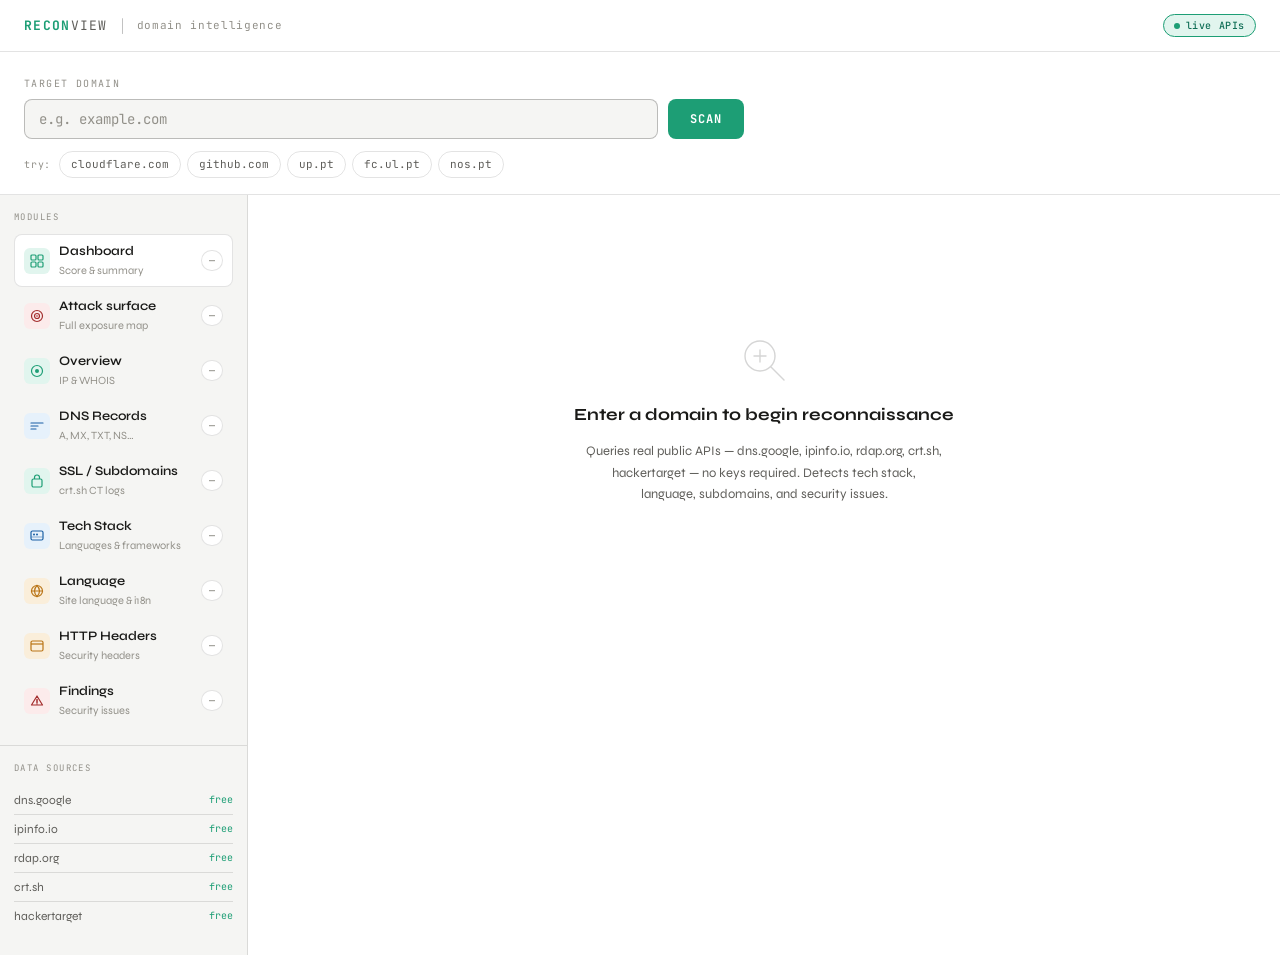
==== index.html @ 98ddb449 "teste" ====
<!DOCTYPE html>
<html lang="en">
<head>
  <meta charset="UTF-8"/>
  <meta name="viewport" content="width=device-width, initial-scale=1.0"/>
  <title>ReconView — Domain OSINT Checker</title>
  <link rel="preconnect" href="https://fonts.googleapis.com"/>
  <link href="https://fonts.googleapis.com/css2?family=JetBrains+Mono:wght@400;500;700&family=Syne:wght@400;600;700;800&display=swap" rel="stylesheet"/>
  <link rel="stylesheet" href="style.css"/>
  <style>
    /* ── Dashboard ────────────────────────────────── */
    .dashboard-grid {
      display: grid;
      grid-template-columns: 180px 1fr 1fr;
      grid-template-rows: auto auto;
      gap: 12px;
    }
    .db-full-width { grid-column: 1 / -1; }
    .db-card {
      background: var(--c-bg);
      border: 0.5px solid var(--c-border);
      border-radius: var(--r-lg);
      padding: 16px;
    }
    .db-score-card {
      display: flex; flex-direction: column;
      align-items: center; justify-content: center;
      gap: 8px; text-align: center;
    }
    .db-score-label { font-size: 11px; color: var(--c-hint); text-transform: uppercase; letter-spacing: 0.1em; font-family: var(--font-mono); }
    .db-score-sub   { font-family: var(--font-mono); font-size: 12px; color: var(--c-muted); }
    .db-card-title  { font-size: 11px; font-weight: 600; color: var(--c-hint); text-transform: uppercase; letter-spacing: 0.1em; margin-bottom: 10px; font-family: var(--font-mono); }
    .db-finding-bars { display: flex; flex-direction: column; gap: 10px; }
    .db-bar-row  { display: flex; align-items: center; gap: 10px; }
    .db-bar-label{ font-family: var(--font-mono); font-size: 10px; color: var(--c-hint); width: 52px; flex-shrink: 0; }
    .db-bar-track{ flex: 1; height: 6px; background: var(--c-border); border-radius: 3px; overflow: hidden; }
    .db-bar-fill { height: 100%; border-radius: 3px; transition: width 0.6s ease; }
    .db-bar-count{ font-family: var(--font-mono); font-size: 13px; font-weight: 700; width: 24px; text-align: right; flex-shrink: 0; }
    .db-top-finding { display: flex; align-items: flex-start; gap: 8px; padding: 6px 0; border-top: 0.5px solid var(--c-border); }
    .db-recs { display: flex; flex-direction: column; gap: 8px; }
    .db-rec-item { display: flex; align-items: flex-start; gap: 12px; padding: 10px 12px; background: var(--c-surface); border-radius: 8px; }
    .db-rec-num  { width: 22px; height: 22px; border-radius: 50%; background: var(--c-bg); border: 0.5px solid var(--c-border); display: flex; align-items: center; justify-content: center; font-family: var(--font-mono); font-size: 11px; font-weight: 700; color: var(--c-muted); flex-shrink: 0; margin-top: 1px; }
    .db-rec-title  { font-size: 13px; font-weight: 600; color: var(--c-text); }
    .db-rec-detail { font-size: 12px; color: var(--c-muted); margin-top: 3px; line-height: 1.55; }

    /* ── Attack Surface Map ───────────────────────── */
    .atk-map { display: flex; flex-direction: column; gap: 0; }
    .atk-root { display: flex; justify-content: center; padding: 20px 0 0; margin-bottom: 0; }
    .atk-root-inner {
      padding: 14px 24px; background: var(--c-bg);
      border: 1.5px solid var(--accent); border-radius: var(--r-lg);
      text-align: center; min-width: 200px;
      position: relative;
    }
    .atk-root-inner::after {
      content: ''; position: absolute; left: 50%; bottom: -20px;
      width: 1px; height: 20px; background: var(--c-border-em);
    }
    .atk-sections { display: flex; flex-direction: column; gap: 0; padding-top: 20px; border-left: 1px solid var(--c-border); margin-left: 24px; padding-left: 24px; }
    .atk-section { padding: 12px 0; border-bottom: 0.5px solid var(--c-border); }
    .atk-section:last-child { border-bottom: none; }
    .atk-section-head { display: flex; align-items: center; gap: 10px; margin-bottom: 8px; }
    .atk-section-title { font-size: 12px; font-weight: 600; color: var(--c-text); }
    .atk-items { display: flex; flex-wrap: wrap; gap: 0; }

    /* ── Metrics 6-col ────────────────────────────── */
    .metrics-row-6 { display: grid; grid-template-columns: repeat(6, 1fr); gap: 10px; margin-bottom: 20px; }

    @media (max-width: 1000px) { .dashboard-grid { grid-template-columns: 1fr 1fr; } .db-score-card { grid-column: 1 / -1; flex-direction: row; gap: 20px; } }
    @media (max-width: 640px)  { .dashboard-grid { grid-template-columns: 1fr; } .db-score-card { flex-direction: column; } .metrics-row-6 { grid-template-columns: repeat(3,1fr); } }
  </style>
</head>
<body>

<header class="topbar">
  <div class="logo">RECON<span>VIEW</span></div>
  <div class="topbar-sep"></div>
  <span class="topbar-label">domain intelligence</span>
  <div class="badge-live"><div class="dot-live"></div>live APIs</div>
</header>

<section class="search-section">
  <div class="search-label">target domain</div>
  <div class="search-row">
    <input class="search-input" type="text" id="domainInput" placeholder="e.g. example.com" autocomplete="off" autocapitalize="none" spellcheck="false"/>
    <button class="btn-scan" id="scanBtn" onclick="startScan()">SCAN</button>
  </div>
  <div class="scan-tags">
    <span class="scan-tags-label">try:</span>
    <div class="tag" onclick="quickScan('cloudflare.com')">cloudflare.com</div>
    <div class="tag" onclick="quickScan('github.com')">github.com</div>
    <div class="tag" onclick="quickScan('up.pt')">up.pt</div>
    <div class="tag" onclick="quickScan('fc.ul.pt')">fc.ul.pt</div>
    <div class="tag" onclick="quickScan('nos.pt')">nos.pt</div>
  </div>
</section>

<div class="main-grid">
  <aside class="sidebar">
    <div class="sidebar-section">
      <div class="sidebar-title">modules</div>

      <div class="module-item active" id="mod-dashboard" onclick="gotoTab('dashboard')">
        <div class="module-icon green">
          <svg width="14" height="14" viewBox="0 0 14 14" fill="none"><rect x="1" y="1" width="5" height="5" rx="1" stroke="#1D9E75" stroke-width="1.2"/><rect x="8" y="1" width="5" height="5" rx="1" stroke="#1D9E75" stroke-width="1.2"/><rect x="1" y="8" width="5" height="5" rx="1" stroke="#1D9E75" stroke-width="1.2"/><rect x="8" y="8" width="5" height="5" rx="1" stroke="#1D9E75" stroke-width="1.2"/></svg>
        </div>
        <div><div class="module-name">Dashboard</div><div class="module-desc">Score &amp; summary</div></div>
        <div class="module-status s-idle" id="badge-dashboard">—</div>
      </div>

      <div class="module-item" id="mod-attack" onclick="gotoTab('attack')">
        <div class="module-icon red">
          <svg width="14" height="14" viewBox="0 0 14 14" fill="none"><circle cx="7" cy="7" r="5.5" stroke="#A32D2D" stroke-width="1.2"/><circle cx="7" cy="7" r="2.5" stroke="#A32D2D" stroke-width="1.2"/><circle cx="7" cy="7" r="0.8" fill="#A32D2D"/></svg>
        </div>
        <div><div class="module-name">Attack surface</div><div class="module-desc">Full exposure map</div></div>
        <div class="module-status s-idle" id="badge-attack">—</div>
      </div>

      <div class="module-item" id="mod-overview" onclick="gotoTab('overview')">
        <div class="module-icon green">
          <svg width="14" height="14" viewBox="0 0 14 14" fill="none"><circle cx="7" cy="7" r="5.5" stroke="#1D9E75" stroke-width="1.2"/><circle cx="7" cy="7" r="2" fill="#1D9E75"/></svg>
        </div>
        <div><div class="module-name">Overview</div><div class="module-desc">IP &amp; WHOIS</div></div>
        <div class="module-status s-idle" id="badge-overview">—</div>
      </div>

      <div class="module-item" id="mod-dns" onclick="gotoTab('dns')">
        <div class="module-icon blue">
          <svg width="14" height="14" viewBox="0 0 14 14" fill="none"><path d="M1 4h12M1 7h7M1 10h5" stroke="#185FA5" stroke-width="1.2" stroke-linecap="round"/></svg>
        </div>
        <div><div class="module-name">DNS Records</div><div class="module-desc">A, MX, TXT, NS…</div></div>
        <div class="module-status s-idle" id="badge-dns">—</div>
      </div>

      <div class="module-item" id="mod-ssl" onclick="gotoTab('ssl')">
        <div class="module-icon green">
          <svg width="14" height="14" viewBox="0 0 14 14" fill="none"><rect x="2" y="5" width="10" height="8" rx="1.5" stroke="#1D9E75" stroke-width="1.2"/><path d="M4.5 5V3.5a2.5 2.5 0 015 0V5" stroke="#1D9E75" stroke-width="1.2"/></svg>
        </div>
        <div><div class="module-name">SSL / Subdomains</div><div class="module-desc">crt.sh CT logs</div></div>
        <div class="module-status s-idle" id="badge-ssl">—</div>
      </div>

      <div class="module-item" id="mod-web" onclick="gotoTab('web')">
        <div class="module-icon blue">
          <svg width="14" height="14" viewBox="0 0 14 14" fill="none"><rect x="1" y="2" width="12" height="9" rx="1.5" stroke="#185FA5" stroke-width="1.2"/><circle cx="4" cy="5.5" r="1" fill="#185FA5"/><circle cx="7" cy="5.5" r="1" fill="#185FA5"/><path d="M2 8h10" stroke="#185FA5" stroke-width="1" stroke-linecap="round" opacity="0.5"/></svg>
        </div>
        <div><div class="module-name">Tech Stack</div><div class="module-desc">Languages &amp; frameworks</div></div>
        <div class="module-status s-idle" id="badge-web">—</div>
      </div>

      <div class="module-item" id="mod-lang" onclick="gotoTab('lang')">
        <div class="module-icon amber">
          <svg width="14" height="14" viewBox="0 0 14 14" fill="none"><circle cx="7" cy="7" r="5.5" stroke="#BA7517" stroke-width="1.2"/><path d="M7 1.5C5.5 3 4.5 5 4.5 7s1 4 2.5 5.5" stroke="#BA7517" stroke-width="1.2" stroke-linecap="round"/><path d="M7 1.5C8.5 3 9.5 5 9.5 7s-1 4-2.5 5.5" stroke="#BA7517" stroke-width="1.2" stroke-linecap="round"/><path d="M1.5 7h11" stroke="#BA7517" stroke-width="1.2" stroke-linecap="round"/></svg>
        </div>
        <div><div class="module-name">Language</div><div class="module-desc">Site language &amp; i18n</div></div>
        <div class="module-status s-idle" id="badge-lang">—</div>
      </div>

      <div class="module-item" id="mod-headers" onclick="gotoTab('headers')">
        <div class="module-icon amber">
          <svg width="14" height="14" viewBox="0 0 14 14" fill="none"><rect x="1" y="2" width="12" height="10" rx="1.5" stroke="#BA7517" stroke-width="1.2"/><path d="M1 5h12" stroke="#BA7517" stroke-width="1.2"/></svg>
        </div>
        <div><div class="module-name">HTTP Headers</div><div class="module-desc">Security headers</div></div>
        <div class="module-status s-idle" id="badge-headers">—</div>
      </div>

      <div class="module-item" id="mod-findings" onclick="gotoTab('findings')">
        <div class="module-icon red">
          <svg width="14" height="14" viewBox="0 0 14 14" fill="none"><path d="M7 2L12.5 11H1.5L7 2Z" stroke="#A32D2D" stroke-width="1.2" stroke-linejoin="round"/><path d="M7 5.5v3M7 10h.01" stroke="#A32D2D" stroke-width="1.5" stroke-linecap="round"/></svg>
        </div>
        <div><div class="module-name">Findings</div><div class="module-desc">Security issues</div></div>
        <div class="module-status s-idle" id="badge-findings">—</div>
      </div>
    </div>

    <div style="padding:0 14px">
      <div class="sidebar-title">data sources</div>
      <div class="source-row"><span>dns.google</span>   <span class="source-tag">free</span></div>
      <div class="source-row"><span>ipinfo.io</span>    <span class="source-tag">free</span></div>
      <div class="source-row"><span>rdap.org</span>     <span class="source-tag">free</span></div>
      <div class="source-row"><span>crt.sh</span>       <span class="source-tag">free</span></div>
      <div class="source-row"><span>hackertarget</span> <span class="source-tag">free</span></div>
    </div>
  </aside>

  <main class="content" id="mainContent">

    <!-- Empty -->
    <div id="state-empty" class="empty-state">
      <svg class="empty-icon" width="56" height="56" viewBox="0 0 56 56" fill="none">
        <circle cx="24" cy="24" r="15" stroke="currentColor" stroke-width="1.4"/>
        <path d="M35 35l13 13" stroke="currentColor" stroke-width="1.4" stroke-linecap="round"/>
        <path d="M18 24h12M24 18v12" stroke="currentColor" stroke-width="1.4" stroke-linecap="round"/>
      </svg>
      <div class="empty-title">Enter a domain to begin reconnaissance</div>
      <div class="empty-sub">Queries real public APIs — dns.google, ipinfo.io, rdap.org, crt.sh, hackertarget — no keys required. Detects tech stack, language, subdomains, and security issues.</div>
    </div>

    <!-- Scanning -->
    <div id="state-scanning" style="display:none">
      <div class="scan-log">
        <div class="scan-log-title">// scanning <span id="log-domain"></span></div>
        <div id="log-lines"></div>
      </div>
    </div>

    <!-- Results -->
    <div id="state-results" style="display:none">

      <div class="target-header">
        <div class="target-icon">
          <svg width="22" height="22" viewBox="0 0 22 22" fill="none"><rect x="1" y="2" width="20" height="14" rx="2" stroke="currentColor" stroke-width="1.3" opacity="0.5"/><path d="M7 20h8M11 16v4" stroke="currentColor" stroke-width="1.3" stroke-linecap="round" opacity="0.5"/></svg>
        </div>
        <div>
          <div class="target-domain" id="r-domain"></div>
          <div class="target-meta"  id="r-meta"></div>
        </div>
        <div class="risk-badge" id="r-risk-badge"></div>
      </div>

      <!-- 6 metric cards -->
      <div class="metrics-row-6">
        <div class="metric-card"><div class="metric-label">DNS Records</div><div class="metric-value" id="m-dns">—</div><div class="metric-sub">all types</div></div>
        <div class="metric-card"><div class="metric-label">Subdomains</div><div class="metric-value" id="m-subs">—</div><div class="metric-sub">from crt.sh</div></div>
        <div class="metric-card"><div class="metric-label">Tech Stack</div><div class="metric-value" id="m-stack">—</div><div class="metric-sub" id="m-stack-sub">technologies</div></div>
        <div class="metric-card"><div class="metric-label">Languages</div><div class="metric-value" id="m-lang">—</div><div class="metric-sub" id="m-lang-sub">detected</div></div>
        <div class="metric-card"><div class="metric-label">Sec. Headers</div><div class="metric-value" id="m-headers">—</div><div class="metric-sub">present / 7</div></div>
        <div class="metric-card"><div class="metric-label">Findings</div><div class="metric-value" id="m-findings">—</div><div class="metric-sub" id="m-findings-sub">issues</div></div>
      </div>

      <!-- Tabs -->
      <nav class="tabs">
        <button class="tab active" onclick="switchTab('dashboard',this)">Dashboard</button>
        <button class="tab"        onclick="switchTab('attack',this)">Attack surface</button>
        <button class="tab"        onclick="switchTab('overview',this)">Overview</button>
        <button class="tab"        onclick="switchTab('dns',this)">DNS</button>
        <button class="tab"        onclick="switchTab('ssl',this)">SSL / Subdomains</button>
        <button class="tab"        onclick="switchTab('web',this)">Tech Stack</button>
        <button class="tab"        onclick="switchTab('lang',this)">Language</button>
        <button class="tab"        onclick="switchTab('headers',this)">Headers</button>
        <button class="tab"        onclick="switchTab('findings',this)">Findings</button>
      </nav>

      <!-- DASHBOARD -->
      <div id="tab-dashboard" class="tab-panel active">
        <div id="dashboard-wrap"></div>
      </div>

      <!-- ATTACK SURFACE -->
      <div id="tab-attack" class="tab-panel">
        <div class="section-card">
          <div class="section-head">
            <div class="section-head-title">Attack surface map</div>
            <div class="section-head-badge">full exposure</div>
          </div>
          <div class="section-body">
            <div id="attack-wrap"></div>
          </div>
        </div>
      </div>

      <!-- OVERVIEW -->
      <div id="tab-overview" class="tab-panel">
        <div class="section-card">
          <div class="section-head"><div class="section-head-title">IP &amp; network information</div><div class="section-head-badge">ipinfo.io</div></div>
          <div class="section-body"><table class="meta-table" id="tbl-ip"></table></div>
        </div>
        <div class="section-card">
          <div class="section-head"><div class="section-head-title">Domain registration (WHOIS / RDAP)</div><div class="section-head-badge">rdap.org</div></div>
          <div class="section-body"><table class="meta-table" id="tbl-whois"></table></div>
        </div>
      </div>

      <!-- DNS -->
      <div id="tab-dns" class="tab-panel">
        <div class="section-card">
          <div class="section-head"><div class="section-head-title">DNS records</div><div class="section-head-badge">dns.google</div></div>
          <div class="section-body"><div class="dns-grid" id="dns-grid"></div></div>
        </div>
        <div class="section-card">
          <div class="section-head"><div class="section-head-title">Email security analysis</div></div>
          <div class="section-body"><table class="meta-table" id="tbl-email-sec"></table></div>
        </div>
      </div>

      <!-- SSL / SUBDOMAINS -->
      <div id="tab-ssl" class="tab-panel">
        <div class="section-card">
          <div class="section-head"><div class="section-head-title">Certificate Transparency — discovered subdomains</div><div class="section-head-badge">crt.sh</div></div>
          <div class="section-body">
            <div id="cert-list-wrap"></div>
            <p class="source-note">Source: certificate transparency logs. Every subdomain that ever had an SSL certificate issued is permanently recorded here. Hover any row for context.</p>
          </div>
        </div>
      </div>

      <!-- TECH STACK -->
      <div id="tab-web" class="tab-panel">
        <div class="section-card">
          <div class="section-head"><div class="section-head-title">Detected technology stack</div><div class="section-head-badge">headers + page source</div></div>
          <div class="section-body">
            <div id="stack-wrap"></div>
            <p class="source-note">Detected from HTTP response headers and page source. Hover any chip to see the exact evidence string that triggered detection.</p>
          </div>
        </div>
      </div>

      <!-- LANGUAGE -->
      <div id="tab-lang" class="tab-panel">
        <div class="section-card">
          <div class="section-head"><div class="section-head-title">Site language &amp; internationalisation</div><div class="section-head-badge">hreflang + headers</div></div>
          <div class="section-body"><div id="lang-wrap"></div></div>
        </div>
      </div>

      <!-- HEADERS -->
      <div id="tab-headers" class="tab-panel">
        <div class="section-card">
          <div class="section-head"><div class="section-head-title">HTTP response headers</div><div class="section-head-badge">hackertarget.com</div></div>
          <div class="section-body"><div id="headers-wrap"></div></div>
        </div>
        <div class="section-card">
          <div class="section-head"><div class="section-head-title">Security header analysis</div></div>
          <div class="section-body"><div id="sec-headers-wrap"></div></div>
        </div>
      </div>

      <!-- FINDINGS -->
      <div id="tab-findings" class="tab-panel">
        <div class="findings-list" id="findings-list"></div>
        <div id="findings-empty" style="display:none" class="no-data">No issues detected — looking good.</div>
      </div>

    </div><!-- /state-results -->
  </main>
</div>

<script src="app.js"></script>
</body>
</html>
---- style.css ----
/* ═══════════════════════════════════════════════════════════════
   ReconView — Domain OSINT Checker
   style.css
   ═══════════════════════════════════════════════════════════════ */

/* ── Design tokens ────────────────────────────────────────────── */
:root {
  --font-display : 'Syne', sans-serif;
  --font-mono    : 'JetBrains Mono', monospace;

  /* backgrounds */
  --c-bg      : #ffffff;
  --c-surface : #f5f5f3;
  --c-surface2: #efefec;

  /* borders */
  --c-border   : rgba(0, 0, 0, 0.11);
  --c-border-em: rgba(0, 0, 0, 0.24);

  /* text */
  --c-text : #1a1a18;
  --c-muted: #5f5e5a;
  --c-hint : #929089;

  /* accent — teal */
  --accent    : #1D9E75;
  --accent-dim: #0F6E56;
  --accent-bg : #E1F5EE;

  /* semantic */
  --warn    : #BA7517;  --warn-bg    : #FAEEDA;
  --danger  : #A32D2D;  --danger-bg  : #FCEBEB;
  --info    : #185FA5;  --info-bg    : #E6F1FB;
  --success : #1D9E75;  --success-bg : #E1F5EE;

  /* spacing scale */
  --sp-xs: 4px;
  --sp-sm: 8px;
  --sp-md: 16px;
  --sp-lg: 24px;
  --sp-xl: 40px;

  /* radius */
  --r-sm: 6px;
  --r-md: 8px;
  --r-lg: 12px;
  --r-pill: 999px;

  /* transitions */
  --t-fast  : 0.12s ease;
  --t-normal: 0.2s ease;

  /* layout */
  --sidebar-w: 248px;
  --topbar-h : 52px;
}

/* ── Dark mode ────────────────────────────────────────────────── */
@media (prefers-color-scheme: dark) {
  :root {
    --c-bg      : #141413;
    --c-surface : #1e1e1c;
    --c-surface2: #272725;
    --c-border   : rgba(255, 255, 255, 0.09);
    --c-border-em: rgba(255, 255, 255, 0.20);
    --c-text : #f0efe8;
    --c-muted: #b4b2a9;
    --c-hint : #6e6d69;

    --accent     : #5DCAA5;  --accent-dim : #9FE1CB;  --accent-bg : #04342C;
    --warn       : #EF9F27;  --warn-bg    : #412402;
    --danger     : #F09595;  --danger-bg  : #501313;
    --info       : #85B7EB;  --info-bg    : #042C53;
    --success    : #5DCAA5;  --success-bg : #04342C;
  }
}

/* ── Reset ────────────────────────────────────────────────────── */
*, *::before, *::after { box-sizing: border-box; margin: 0; padding: 0; }
html { scroll-behavior: smooth; }

body {
  font-family : var(--font-display);
  background  : var(--c-bg);
  color       : var(--c-text);
  min-height  : 100vh;
  font-size   : 14px;
  line-height : 1.5;
  -webkit-font-smoothing: antialiased;
}

/* ════════════════════════════════════════════════════════════════
   ANIMATIONS
   ════════════════════════════════════════════════════════════════ */
@keyframes pulse  { 0%, 100% { opacity: 1; } 50% { opacity: 0.25; } }
@keyframes spin   { to { transform: rotate(360deg); } }
@keyframes fadeIn { from { opacity: 0; transform: translateY(6px); } to { opacity: 1; transform: none; } }

/* ════════════════════════════════════════════════════════════════
   TOPBAR
   ════════════════════════════════════════════════════════════════ */
.topbar {
  display        : flex;
  align-items    : center;
  gap            : 14px;
  height         : var(--topbar-h);
  padding        : 0 var(--sp-lg);
  background     : var(--c-bg);
  border-bottom  : 0.5px solid var(--c-border);
  position       : sticky;
  top            : 0;
  z-index        : 50;
  backdrop-filter: blur(8px);
}

.logo {
  font-family   : var(--font-mono);
  font-size     : 13px;
  font-weight   : 700;
  letter-spacing: 0.1em;
  color         : var(--accent);
}
.logo span { color: var(--c-muted); font-weight: 400; }

.topbar-sep {
  width           : 1px;
  height          : 16px;
  background      : var(--c-border-em);
  border-radius   : 1px;
}

.topbar-label {
  font-family: var(--font-mono);
  font-size  : 11px;
  color      : var(--c-hint);
  letter-spacing: 0.06em;
}

.badge-live {
  margin-left   : auto;
  display       : flex;
  align-items   : center;
  gap           : 6px;
  font-family   : var(--font-mono);
  font-size     : 10px;
  font-weight   : 500;
  color         : var(--accent-dim);
  background    : var(--accent-bg);
  border        : 0.5px solid var(--accent);
  border-radius : var(--r-pill);
  padding       : 3px 10px;
  letter-spacing: 0.06em;
}

.dot-live {
  width        : 6px;
  height       : 6px;
  border-radius: 50%;
  background   : var(--accent);
  animation    : pulse 1.8s infinite;
  flex-shrink  : 0;
}

/* ════════════════════════════════════════════════════════════════
   SEARCH SECTION
   ════════════════════════════════════════════════════════════════ */
.search-section {
  padding      : var(--sp-lg) var(--sp-lg) var(--sp-md);
  border-bottom: 0.5px solid var(--c-border);
  background   : var(--c-bg);
}

.search-label {
  font-family   : var(--font-mono);
  font-size     : 10px;
  letter-spacing: 0.14em;
  color         : var(--c-hint);
  text-transform: uppercase;
  margin-bottom : var(--sp-sm);
}

.search-row {
  display    : flex;
  gap        : 10px;
  max-width  : 720px;
}

.search-input {
  flex         : 1;
  font-family  : var(--font-mono);
  font-size    : 14px;
  background   : var(--c-surface);
  border       : 0.5px solid var(--c-border-em);
  border-radius: var(--r-md);
  padding      : 10px 14px;
  color        : var(--c-text);
  outline      : none;
  transition   : border-color var(--t-fast), box-shadow var(--t-fast);
}
.search-input:focus {
  border-color: var(--accent);
  box-shadow  : 0 0 0 3px color-mix(in srgb, var(--accent) 12%, transparent);
}
.search-input::placeholder { color: var(--c-hint); }

.btn-scan {
  font-family   : var(--font-mono);
  font-size     : 12px;
  font-weight   : 700;
  letter-spacing: 0.08em;
  background    : var(--accent);
  color         : #fff;
  border        : none;
  border-radius : var(--r-md);
  padding       : 10px 22px;
  cursor        : pointer;
  transition    : background var(--t-fast), transform var(--t-fast);
  white-space   : nowrap;
}
.btn-scan:hover  { background: var(--accent-dim); }
.btn-scan:active { transform: scale(0.97); }
.btn-scan:disabled {
  background: var(--c-surface2);
  color     : var(--c-hint);
  border    : 0.5px solid var(--c-border);
  cursor    : not-allowed;
  transform : none;
}

.scan-tags {
  display    : flex;
  gap        : 6px;
  margin-top : 12px;
  flex-wrap  : wrap;
  align-items: center;
}

.scan-tags-label {
  font-family   : var(--font-mono);
  font-size     : 10px;
  color         : var(--c-hint);
  letter-spacing: 0.08em;
  margin-right  : 2px;
}

.tag {
  font-family  : var(--font-mono);
  font-size    : 11px;
  padding      : 4px 11px;
  border-radius: var(--r-pill);
  border       : 0.5px solid var(--c-border);
  color        : var(--c-muted);
  cursor       : pointer;
  transition   : all var(--t-fast);
  background   : transparent;
}
.tag:hover {
  border-color: var(--accent);
  color       : var(--accent);
  background  : var(--accent-bg);
}

/* ════════════════════════════════════════════════════════════════
   LAYOUT — MAIN GRID
   ════════════════════════════════════════════════════════════════ */
.main-grid {
  display              : grid;
  grid-template-columns: var(--sidebar-w) 1fr;
  min-height           : calc(100vh - var(--topbar-h) - 88px);
}

/* ════════════════════════════════════════════════════════════════
   SIDEBAR
   ════════════════════════════════════════════════════════════════ */
.sidebar {
  border-right: 0.5px solid var(--c-border);
  padding     : var(--sp-md) 0;
  background  : var(--c-surface);
  position    : sticky;
  top         : var(--topbar-h);
  height      : calc(100vh - var(--topbar-h) - 88px);
  overflow-y  : auto;
}

.sidebar-section {
  padding      : 0 14px var(--sp-md);
  border-bottom: 0.5px solid var(--c-border);
  margin-bottom: var(--sp-md);
}

.sidebar-title {
  font-family   : var(--font-mono);
  font-size     : 9px;
  letter-spacing: 0.16em;
  color         : var(--c-hint);
  text-transform: uppercase;
  margin-bottom : 10px;
}

/* module nav items */
.module-item {
  display      : flex;
  align-items  : center;
  gap          : 9px;
  padding      : 7px 9px;
  border-radius: var(--r-md);
  cursor       : pointer;
  transition   : background var(--t-fast);
  margin-bottom: 2px;
  border       : 0.5px solid transparent;
}
.module-item:hover  { background: var(--c-bg); }
.module-item.active { background: var(--c-bg); border-color: var(--c-border); }

.module-icon {
  width        : 26px;
  height       : 26px;
  border-radius: var(--r-sm);
  display      : flex;
  align-items  : center;
  justify-content: center;
  flex-shrink  : 0;
}
.module-icon.green { background: var(--accent-bg); }
.module-icon.amber { background: var(--warn-bg);   }
.module-icon.red   { background: var(--danger-bg); }
.module-icon.blue  { background: var(--info-bg);   }

.module-name { font-size: 13px; font-weight: 600; color: var(--c-text); }
.module-desc { font-size: 11px; color: var(--c-hint); margin-top: 1px; }

.module-status {
  margin-left  : auto;
  font-family  : var(--font-mono);
  font-size    : 10px;
  padding      : 2px 7px;
  border-radius: var(--r-pill);
  flex-shrink  : 0;
  font-weight  : 500;
}

/* source rows in sidebar */
.source-row {
  display       : flex;
  justify-content: space-between;
  align-items   : center;
  padding       : 5px 0;
  border-bottom : 0.5px solid var(--c-border);
  font-size     : 12px;
  color         : var(--c-muted);
}
.source-row:last-child { border-bottom: none; }
.source-tag {
  font-family: var(--font-mono);
  font-size  : 10px;
  color      : var(--accent);
}

/* ════════════════════════════════════════════════════════════════
   STATUS BADGES
   ════════════════════════════════════════════════════════════════ */
.s-ok      { background: var(--success-bg); color: var(--success);  }
.s-warn    { background: var(--warn-bg);    color: var(--warn);     }
.s-err     { background: var(--danger-bg);  color: var(--danger);   }
.s-idle    { background: var(--c-bg);       color: var(--c-hint); border: 0.5px solid var(--c-border); }
.s-loading { background: var(--info-bg);    color: var(--info);     }

/* ════════════════════════════════════════════════════════════════
   CONTENT AREA
   ════════════════════════════════════════════════════════════════ */
.content {
  padding   : var(--sp-lg);
  overflow-y: auto;
  animation : fadeIn 0.2s ease;
}

/* ── Empty state ──────────────────────────────────────────────── */
.empty-state {
  display        : flex;
  flex-direction : column;
  align-items    : center;
  justify-content: center;
  min-height     : 400px;
  gap            : 14px;
  text-align     : center;
  padding        : var(--sp-xl);
}

.empty-icon  { opacity: 0.18; }
.empty-title { font-size: 17px; font-weight: 700; color: var(--c-text); }
.empty-sub   { font-size: 13px; color: var(--c-muted); max-width: 360px; line-height: 1.65; }

/* ── Scan log ─────────────────────────────────────────────────── */
.scan-log {
  max-width : 540px;
  margin    : 0 auto;
  padding   : var(--sp-lg) 0;
}

.scan-log-title {
  font-family: var(--font-mono);
  font-size  : 12px;
  color      : var(--accent);
  margin-bottom: 18px;
  letter-spacing: 0.04em;
}

.log-line {
  display      : flex;
  align-items  : center;
  gap          : 10px;
  padding      : 7px 0;
  font-family  : var(--font-mono);
  font-size    : 12px;
  border-bottom: 0.5px solid var(--c-border);
  animation    : fadeIn 0.15s ease both;
}

.log-icon   { width: 16px; text-align: center; flex-shrink: 0; }
.log-text   { color: var(--c-muted); flex: 1; }
.log-status { font-size: 10px; flex-shrink: 0; }

.spin-sm {
  display      : inline-block;
  width        : 12px;
  height       : 12px;
  border       : 1.5px solid var(--c-border);
  border-top-color: var(--accent);
  border-radius: 50%;
  animation    : spin 0.7s linear infinite;
  vertical-align: middle;
}

/* ════════════════════════════════════════════════════════════════
   RESULT HEADER
   ════════════════════════════════════════════════════════════════ */
.target-header {
  display    : flex;
  align-items: flex-start;
  gap        : var(--sp-md);
  margin-bottom: var(--sp-lg);
  flex-wrap  : wrap;
}

.target-icon {
  width        : 44px;
  height       : 44px;
  border-radius: 10px;
  background   : var(--c-surface);
  border       : 0.5px solid var(--c-border);
  display      : flex;
  align-items  : center;
  justify-content: center;
  flex-shrink  : 0;
}

.target-domain {
  font-family: var(--font-mono);
  font-size  : 20px;
  font-weight: 700;
  line-height: 1.2;
}

.target-meta {
  font-size  : 12px;
  color      : var(--c-muted);
  margin-top : 5px;
  line-height: 1.5;
}

.risk-badge {
  margin-left  : auto;
  align-self   : flex-start;
  padding      : 6px 14px;
  border-radius: var(--r-md);
  font-family  : var(--font-mono);
  font-size    : 11px;
  font-weight  : 700;
  letter-spacing: 0.06em;
  border       : 0.5px solid;
  white-space  : nowrap;
}
.risk-hi  { background: var(--danger-bg);  color: var(--danger);     border-color: var(--danger); }
.risk-med { background: var(--warn-bg);    color: var(--warn);       border-color: var(--warn);   }
.risk-lo  { background: var(--accent-bg);  color: var(--accent-dim); border-color: var(--accent); }

/* ════════════════════════════════════════════════════════════════
   TABS
   ════════════════════════════════════════════════════════════════ */
.tabs {
  display      : flex;
  border-bottom: 0.5px solid var(--c-border);
  margin-bottom: var(--sp-lg);
  gap          : 0;
  overflow-x   : auto;
  scrollbar-width: none;
}
.tabs::-webkit-scrollbar { display: none; }

.tab {
  padding      : 10px 18px;
  font-family  : var(--font-display);
  font-size    : 13px;
  font-weight  : 500;
  color        : var(--c-muted);
  cursor       : pointer;
  border       : none;
  background   : none;
  border-bottom: 2px solid transparent;
  margin-bottom: -0.5px;
  transition   : color var(--t-fast), border-color var(--t-fast);
  white-space  : nowrap;
}
.tab:hover  { color: var(--c-text); }
.tab.active { color: var(--accent); border-bottom-color: var(--accent); }

.tab-panel         { display: none; animation: fadeIn 0.18s ease; }
.tab-panel.active  { display: block; }

/* ════════════════════════════════════════════════════════════════
   METRIC CARDS
   ════════════════════════════════════════════════════════════════ */
.metrics-row {
  display              : grid;
  grid-template-columns: repeat(4, 1fr);
  gap                  : 10px;
  margin-bottom        : var(--sp-md);
}

.metric-card {
  background   : var(--c-surface);
  border       : 0.5px solid var(--c-border);
  border-radius: 10px;
  padding      : 14px 15px;
  transition   : border-color var(--t-fast);
}
.metric-card:hover { border-color: var(--c-border-em); }

.metric-label {
  font-family   : var(--font-mono);
  font-size     : 9px;
  letter-spacing: 0.1em;
  color         : var(--c-hint);
  text-transform: uppercase;
  margin-bottom : 6px;
}

.metric-value {
  font-family: var(--font-mono);
  font-size  : 24px;
  font-weight: 700;
  line-height: 1;
}

.metric-sub {
  font-size  : 11px;
  color      : var(--c-muted);
  margin-top : 4px;
}

/* ════════════════════════════════════════════════════════════════
   SECTION CARDS
   ════════════════════════════════════════════════════════════════ */
.section-card {
  background   : var(--c-bg);
  border       : 0.5px solid var(--c-border);
  border-radius: var(--r-lg);
  margin-bottom: 14px;
  overflow     : hidden;
}

.section-head {
  display    : flex;
  align-items: center;
  gap        : 10px;
  padding    : 13px 16px;
  border-bottom: 0.5px solid var(--c-border);
  background : var(--c-surface);
}

.section-head-title {
  font-size  : 13px;
  font-weight: 600;
  flex       : 1;
  color      : var(--c-text);
}

.section-head-badge {
  font-family  : var(--font-mono);
  font-size    : 10px;
  padding      : 2px 8px;
  border-radius: var(--r-pill);
  background   : var(--c-bg);
  color        : var(--c-hint);
  border       : 0.5px solid var(--c-border);
}

.section-body { padding: 14px 16px; }

/* ════════════════════════════════════════════════════════════════
   META TABLE
   ════════════════════════════════════════════════════════════════ */
.meta-table {
  width          : 100%;
  border-collapse: collapse;
  font-size      : 13px;
}

.meta-table td {
  padding       : 8px 0;
  vertical-align: top;
}

.meta-table td:first-child {
  color       : var(--c-hint);
  width       : 155px;
  font-family : var(--font-mono);
  font-size   : 11px;
  padding-right: 12px;
  flex-shrink : 0;
}

.meta-table tr + tr td { border-top: 0.5px solid var(--c-border); }

/* ════════════════════════════════════════════════════════════════
   PILLS / BADGES
   ════════════════════════════════════════════════════════════════ */
.pill {
  display      : inline-block;
  font-family  : var(--font-mono);
  font-size    : 10px;
  font-weight  : 500;
  padding      : 2px 8px;
  border-radius: var(--r-pill);
  letter-spacing: 0.04em;
}
.pill-ok   { background: var(--success-bg); color: var(--success);  }
.pill-warn { background: var(--warn-bg);    color: var(--warn);     }
.pill-err  { background: var(--danger-bg);  color: var(--danger);   }
.pill-info { background: var(--info-bg);    color: var(--info);     }

/* ════════════════════════════════════════════════════════════════
   DNS RECORDS
   ════════════════════════════════════════════════════════════════ */
.dns-grid {
  display       : flex;
  flex-direction: column;
  gap           : 5px;
}

.dns-row {
  display      : flex;
  align-items  : flex-start;
  gap          : 10px;
  padding      : 9px 11px;
  background   : var(--c-surface);
  border-radius: var(--r-md);
  font-family  : var(--font-mono);
  font-size    : 12px;
  border       : 0.5px solid transparent;
  transition   : border-color var(--t-fast), background var(--t-fast);
}
.dns-row:hover { background: var(--c-surface2); border-color: var(--c-border); }

.dns-type {
  font-size    : 10px;
  font-weight  : 700;
  padding      : 2px 7px;
  border-radius: var(--r-sm);
  flex-shrink  : 0;
  margin-top   : 1px;
  letter-spacing: 0.04em;
}

.dns-val {
  color      : var(--c-muted);
  word-break : break-all;
  line-height: 1.5;
  flex       : 1;
}

.dns-ttl {
  font-size  : 10px;
  color      : var(--c-hint);
  flex-shrink: 0;
  margin-left: auto;
  padding-left: 8px;
  margin-top : 2px;
}

/* ════════════════════════════════════════════════════════════════
   CERTIFICATE LIST
   ════════════════════════════════════════════════════════════════ */
.cert-list {
  display       : flex;
  flex-direction: column;
  gap           : 4px;
  max-height    : 380px;
  overflow-y    : auto;
  padding-right : 4px;
}

.cert-list::-webkit-scrollbar       { width: 4px; }
.cert-list::-webkit-scrollbar-track { background: var(--c-surface); border-radius: 2px; }
.cert-list::-webkit-scrollbar-thumb { background: var(--c-border-em); border-radius: 2px; }

.cert-item {
  display      : flex;
  align-items  : center;
  gap          : 10px;
  padding      : 8px 11px;
  background   : var(--c-surface);
  border-radius: var(--r-md);
  font-size    : 12px;
  border       : 0.5px solid transparent;
  transition   : border-color var(--t-fast);
  position     : relative;
}
.cert-item:hover { border-color: var(--c-border); }

.cert-domain {
  font-family: var(--font-mono);
  flex       : 1;
  color      : var(--c-text);
  font-size  : 12px;
  overflow   : hidden;
  text-overflow: ellipsis;
  white-space: nowrap;
}

.cert-issuer {
  font-size   : 11px;
  color       : var(--c-muted);
  flex-shrink : 0;
  max-width   : 130px;
  overflow    : hidden;
  text-overflow: ellipsis;
  white-space : nowrap;
}

.cert-date {
  font-family: var(--font-mono);
  font-size  : 10px;
  color      : var(--c-hint);
  flex-shrink: 0;
}

/* ════════════════════════════════════════════════════════════════
   FINDINGS
   ════════════════════════════════════════════════════════════════ */
.findings-list {
  display       : flex;
  flex-direction: column;
  gap           : 8px;
}

.finding-item {
  display      : flex;
  align-items  : flex-start;
  gap          : 12px;
  padding      : 14px 16px;
  border-radius: var(--r-md);
  border       : 0.5px solid var(--c-border);
  background   : var(--c-surface);
  transition   : border-color var(--t-fast);
  animation    : fadeIn 0.2s ease both;
}
.finding-item:hover { border-color: var(--c-border-em); }

.finding-sev {
  font-family  : var(--font-mono);
  font-size    : 10px;
  font-weight  : 600;
  padding      : 3px 9px;
  border-radius: var(--r-pill);
  flex-shrink  : 0;
  margin-top   : 1px;
  letter-spacing: 0.06em;
}
.sev-high   { background: var(--danger-bg); color: var(--danger); }
.sev-med    { background: var(--warn-bg);   color: var(--warn);   }
.sev-low    { background: var(--info-bg);   color: var(--info);   }

.finding-title  { font-size: 13px; font-weight: 600; color: var(--c-text); }
.finding-detail { font-size: 12px; color: var(--c-muted); margin-top: 4px; line-height: 1.6; }

/* ════════════════════════════════════════════════════════════════
   ERROR / EMPTY
   ════════════════════════════════════════════════════════════════ */
.no-data {
  font-family: var(--font-mono);
  font-size  : 12px;
  color      : var(--c-hint);
  padding    : 16px 0;
  text-align : center;
}

.error-box {
  padding      : 12px 14px;
  background   : var(--danger-bg);
  border-radius: var(--r-md);
  border       : 0.5px solid var(--danger);
  font-family  : var(--font-mono);
  font-size    : 12px;
  color        : var(--danger);
  line-height  : 1.5;
}

.source-note {
  font-size  : 11px;
  color      : var(--c-hint);
  margin-top : 12px;
  padding-top: 10px;
  border-top : 0.5px solid var(--c-border);
  line-height: 1.6;
}

/* ════════════════════════════════════════════════════════════════
   TOOLTIPS
   ════════════════════════════════════════════════════════════════ */
.has-tooltip { position: relative; }
.has-tooltip:hover .tip { display: block; }

.tip {
  display      : none;
  position     : absolute;
  z-index      : 200;
  left         : 0;
  top          : calc(100% + 8px);
  width        : 290px;
  background   : var(--c-text);
  color        : var(--c-bg);
  border-radius: var(--r-lg);
  padding      : 12px 14px;
  font-family  : var(--font-display);
  font-size    : 12px;
  line-height  : 1.6;
  font-weight  : 400;
  box-shadow   : 0 8px 24px rgba(0,0,0,0.22);
  pointer-events: none;
  animation    : fadeIn 0.12s ease;
}

.tip::before {
  content     : '';
  position    : absolute;
  top         : -5px;
  left        : 14px;
  width       : 10px;
  height      : 10px;
  background  : var(--c-text);
  transform   : rotate(45deg);
  border-radius: 2px;
}

.tip-title {
  font-weight   : 600;
  font-size     : 10px;
  letter-spacing: 0.08em;
  text-transform: uppercase;
  margin-bottom : 6px;
  opacity       : 0.55;
}

.tip-osint {
  margin-top : 8px;
  padding-top: 7px;
  border-top : 0.5px solid rgba(255,255,255,0.14);
  font-size  : 11px;
  opacity    : 0.82;
  font-style : italic;
}

.tip-source {
  margin-top : 8px;
  padding-top: 6px;
  border-top : 0.5px solid rgba(255,255,255,0.14);
  font-size  : 10px;
  opacity    : 0.45;
  font-family: var(--font-mono);
}

.tip-right        { left: auto; right: 0; }
.tip-right::before{ left: auto; right: 14px; }

/* ════════════════════════════════════════════════════════════════
   RESPONSIVE
   ════════════════════════════════════════════════════════════════ */
@media (max-width: 860px) {
  .metrics-row { grid-template-columns: repeat(2, 1fr); }
}

@media (max-width: 640px) {
  .main-grid {
    grid-template-columns: 1fr;
  }
  .sidebar {
    border-right : none;
    border-bottom: 0.5px solid var(--c-border);
    position     : static;
    height       : auto;
  }
  .metrics-row { grid-template-columns: repeat(2, 1fr); }
  .target-header { flex-direction: column; align-items: flex-start; }
  .risk-badge { margin-left: 0; }
  .tip { width: 240px; }
}
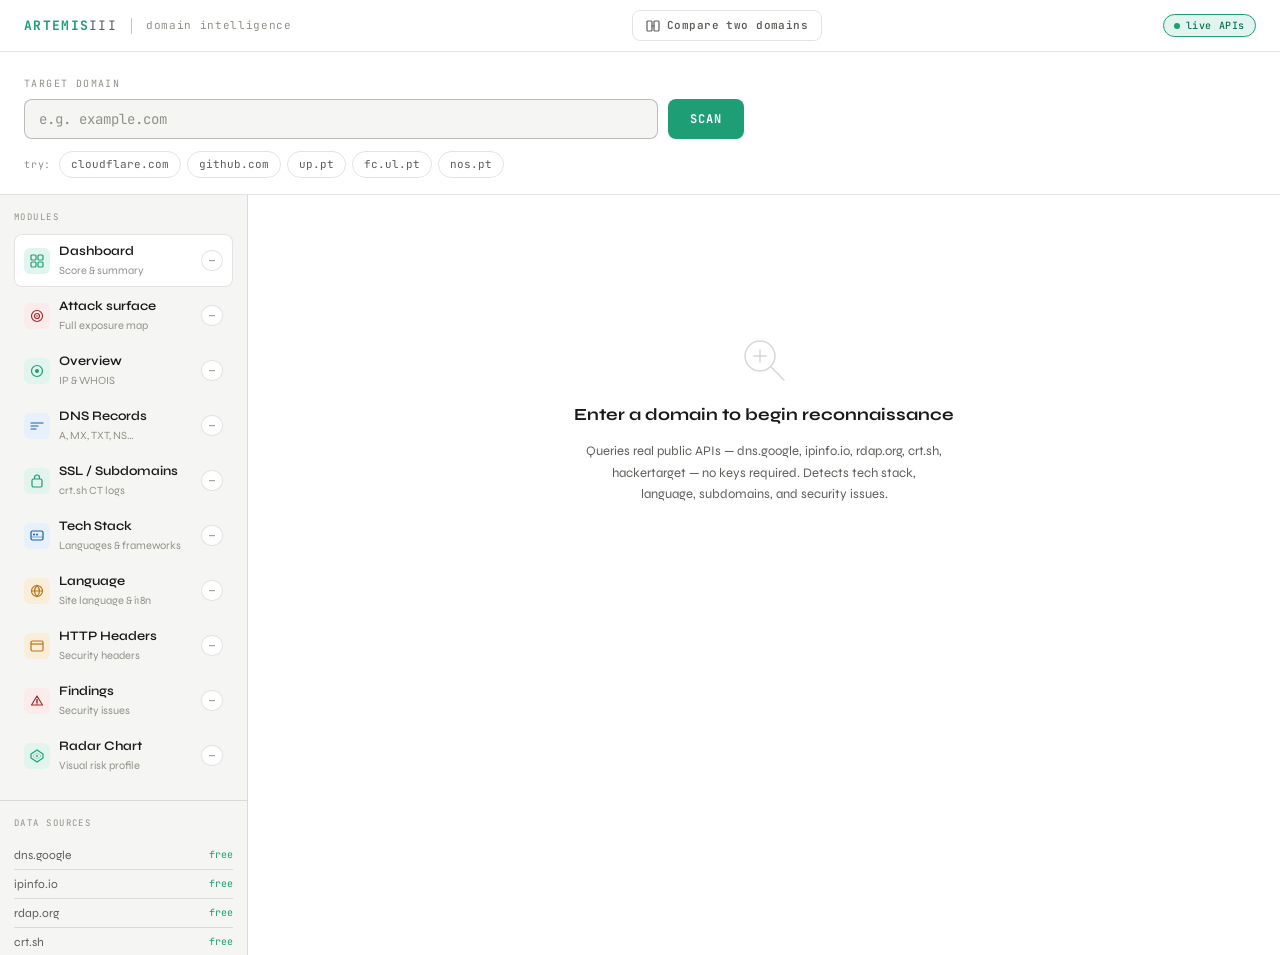
==== commit bc4a9caf: "V2.2" ====
--- a/index.html
+++ b/index.html
@@ -3,7 +3,7 @@
 <head>
   <meta charset="UTF-8"/>
   <meta name="viewport" content="width=device-width, initial-scale=1.0"/>
-  <title>ReconView — Domain OSINT Checker</title>
+  <title>ARTEMIS III — Domain OSINT Checker</title>
   <link rel="preconnect" href="https://fonts.googleapis.com"/>
   <link href="https://fonts.googleapis.com/css2?family=JetBrains+Mono:wght@400;500;700&family=Syne:wght@400;600;700;800&display=swap" rel="stylesheet"/>
   <link rel="stylesheet" href="style.css"/>
@@ -73,9 +73,17 @@
 <body>
 
 <header class="topbar">
-  <div class="logo">RECON<span>VIEW</span></div>
+  <div class="logo">ARTEMIS<span>III</span></div>
   <div class="topbar-sep"></div>
   <span class="topbar-label">domain intelligence</span>
+  <a href="compare.html" class="topbar-compare-btn">
+    <svg width="14" height="14" viewBox="0 0 14 14" fill="none">
+      <rect x="1" y="2" width="5" height="10" rx="1" stroke="currentColor" stroke-width="1.2"/>
+      <rect x="8" y="2" width="5" height="10" rx="1" stroke="currentColor" stroke-width="1.2"/>
+      <path d="M6 7h2" stroke="currentColor" stroke-width="1.2" stroke-linecap="round"/>
+    </svg>
+    Compare two domains
+  </a>
   <div class="badge-live"><div class="dot-live"></div>live APIs</div>
 </header>
 
@@ -100,7 +108,7 @@
     <div class="sidebar-section">
       <div class="sidebar-title">modules</div>
 
-      <div class="module-item active" id="mod-dashboard" onclick="gotoTab('dashboard')">
+      <div class="module-item active" id="mod-dashboard" onclick="gotoTab('dashboard')" data-tip="Your security score (A–F), findings breakdown, email health, and a prioritised list of things to fix. Start here.">
         <div class="module-icon green">
           <svg width="14" height="14" viewBox="0 0 14 14" fill="none"><rect x="1" y="1" width="5" height="5" rx="1" stroke="#1D9E75" stroke-width="1.2"/><rect x="8" y="1" width="5" height="5" rx="1" stroke="#1D9E75" stroke-width="1.2"/><rect x="1" y="8" width="5" height="5" rx="1" stroke="#1D9E75" stroke-width="1.2"/><rect x="8" y="8" width="5" height="5" rx="1" stroke="#1D9E75" stroke-width="1.2"/></svg>
         </div>
@@ -108,7 +116,7 @@
         <div class="module-status s-idle" id="badge-dashboard">—</div>
       </div>
 
-      <div class="module-item" id="mod-attack" onclick="gotoTab('attack')">
+      <div class="module-item" id="mod-attack" onclick="gotoTab('attack')" data-tip="Everything exposed in one view: email servers, DNS, aliases, risky subdomains, tech stack, and languages — colour-coded by risk level.">
         <div class="module-icon red">
           <svg width="14" height="14" viewBox="0 0 14 14" fill="none"><circle cx="7" cy="7" r="5.5" stroke="#A32D2D" stroke-width="1.2"/><circle cx="7" cy="7" r="2.5" stroke="#A32D2D" stroke-width="1.2"/><circle cx="7" cy="7" r="0.8" fill="#A32D2D"/></svg>
         </div>
@@ -116,7 +124,7 @@
         <div class="module-status s-idle" id="badge-attack">—</div>
       </div>
 
-      <div class="module-item" id="mod-overview" onclick="gotoTab('overview')">
+      <div class="module-item" id="mod-overview" onclick="gotoTab('overview')" data-tip="IP address, hosting provider, country, ASN, and domain registration details (registrar, dates, expiry status).">
         <div class="module-icon green">
           <svg width="14" height="14" viewBox="0 0 14 14" fill="none"><circle cx="7" cy="7" r="5.5" stroke="#1D9E75" stroke-width="1.2"/><circle cx="7" cy="7" r="2" fill="#1D9E75"/></svg>
         </div>
@@ -124,7 +132,7 @@
         <div class="module-status s-idle" id="badge-overview">—</div>
       </div>
 
-      <div class="module-item" id="mod-dns" onclick="gotoTab('dns')">
+      <div class="module-item" id="mod-dns" onclick="gotoTab('dns')" data-tip="All DNS record types (A, MX, TXT, NS, CNAME, CAA). Hover any record to see what it means and what an attacker can learn from it.">
         <div class="module-icon blue">
           <svg width="14" height="14" viewBox="0 0 14 14" fill="none"><path d="M1 4h12M1 7h7M1 10h5" stroke="#185FA5" stroke-width="1.2" stroke-linecap="round"/></svg>
         </div>
@@ -132,7 +140,7 @@
         <div class="module-status s-idle" id="badge-dns">—</div>
       </div>
 
-      <div class="module-item" id="mod-ssl" onclick="gotoTab('ssl')">
+      <div class="module-item" id="mod-ssl" onclick="gotoTab('ssl')" data-tip="Subdomains discovered from certificate transparency logs (crt.sh). Every SSL cert ever issued is permanently public. Hover each for risk context.">
         <div class="module-icon green">
           <svg width="14" height="14" viewBox="0 0 14 14" fill="none"><rect x="2" y="5" width="10" height="8" rx="1.5" stroke="#1D9E75" stroke-width="1.2"/><path d="M4.5 5V3.5a2.5 2.5 0 015 0V5" stroke="#1D9E75" stroke-width="1.2"/></svg>
         </div>
@@ -140,7 +148,7 @@
         <div class="module-status s-idle" id="badge-ssl">—</div>
       </div>
 
-      <div class="module-item" id="mod-web" onclick="gotoTab('web')">
+      <div class="module-item" id="mod-web" onclick="gotoTab('web')" data-tip="Detected technologies: language, web server, CDN, CMS, framework, analytics. Hover each chip to see the exact evidence that triggered detection.">
         <div class="module-icon blue">
           <svg width="14" height="14" viewBox="0 0 14 14" fill="none"><rect x="1" y="2" width="12" height="9" rx="1.5" stroke="#185FA5" stroke-width="1.2"/><circle cx="4" cy="5.5" r="1" fill="#185FA5"/><circle cx="7" cy="5.5" r="1" fill="#185FA5"/><path d="M2 8h10" stroke="#185FA5" stroke-width="1" stroke-linecap="round" opacity="0.5"/></svg>
         </div>
@@ -148,7 +156,7 @@
         <div class="module-status s-idle" id="badge-web">—</div>
       </div>
 
-      <div class="module-item" id="mod-lang" onclick="gotoTab('lang')">
+      <div class="module-item" id="mod-lang" onclick="gotoTab('lang')" data-tip="Primary language and all internationalised versions detected via hreflang tags. Each language version is a separate attack surface.">
         <div class="module-icon amber">
           <svg width="14" height="14" viewBox="0 0 14 14" fill="none"><circle cx="7" cy="7" r="5.5" stroke="#BA7517" stroke-width="1.2"/><path d="M7 1.5C5.5 3 4.5 5 4.5 7s1 4 2.5 5.5" stroke="#BA7517" stroke-width="1.2" stroke-linecap="round"/><path d="M7 1.5C8.5 3 9.5 5 9.5 7s-1 4-2.5 5.5" stroke="#BA7517" stroke-width="1.2" stroke-linecap="round"/><path d="M1.5 7h11" stroke="#BA7517" stroke-width="1.2" stroke-linecap="round"/></svg>
         </div>
@@ -156,7 +164,7 @@
         <div class="module-status s-idle" id="badge-lang">—</div>
       </div>
 
-      <div class="module-item" id="mod-headers" onclick="gotoTab('headers')">
+      <div class="module-item" id="mod-headers" onclick="gotoTab('headers')" data-tip="Raw HTTP response headers + a 7-point security header audit: HSTS, CSP, X-Frame-Options, X-Content-Type-Options, Referrer-Policy, Permissions-Policy, X-XSS-Protection.">
         <div class="module-icon amber">
           <svg width="14" height="14" viewBox="0 0 14 14" fill="none"><rect x="1" y="2" width="12" height="10" rx="1.5" stroke="#BA7517" stroke-width="1.2"/><path d="M1 5h12" stroke="#BA7517" stroke-width="1.2"/></svg>
         </div>
@@ -164,12 +172,20 @@
         <div class="module-status s-idle" id="badge-headers">—</div>
       </div>
 
-      <div class="module-item" id="mod-findings" onclick="gotoTab('findings')">
+      <div class="module-item" id="mod-findings" onclick="gotoTab('findings')" data-tip="All security issues found, sorted by severity (HIGH → MEDIUM → LOW). Each finding includes a plain-English explanation and what to do to fix it.">
         <div class="module-icon red">
           <svg width="14" height="14" viewBox="0 0 14 14" fill="none"><path d="M7 2L12.5 11H1.5L7 2Z" stroke="#A32D2D" stroke-width="1.2" stroke-linejoin="round"/><path d="M7 5.5v3M7 10h.01" stroke="#A32D2D" stroke-width="1.5" stroke-linecap="round"/></svg>
         </div>
         <div><div class="module-name">Findings</div><div class="module-desc">Security issues</div></div>
         <div class="module-status s-idle" id="badge-findings">—</div>
+      </div>
+
+      <div class="module-item" id="mod-radar" onclick="gotoTab('radar')" data-tip="Hexagonal radar chart scoring 6 security axes — SSL, Email, Headers, Domain Age, Risk, and Subdomain exposure — all computed from real scan data.">
+        <div class="module-icon green">
+          <svg width="14" height="14" viewBox="0 0 14 14" fill="none"><polygon points="7,1 13,5 13,9 7,13 1,9 1,5" stroke="#1D9E75" stroke-width="1.2" fill="none"/><polygon points="7,4 10.5,6 10.5,8 7,10 3.5,8 3.5,6" stroke="#1D9E75" stroke-width="0.7" fill="none" opacity="0.5"/><circle cx="7" cy="7" r="1" fill="#1D9E75"/></svg>
+        </div>
+        <div><div class="module-name">Radar Chart</div><div class="module-desc">Visual risk profile</div></div>
+        <div class="module-status s-idle" id="badge-radar">—</div>
       </div>
     </div>
 
@@ -198,9 +214,38 @@
 
     <!-- Scanning -->
     <div id="state-scanning" style="display:none">
-      <div class="scan-log">
-        <div class="scan-log-title">// scanning <span id="log-domain"></span></div>
-        <div id="log-lines"></div>
+      <div class="rocket-loader">
+        <div class="rocket-wrap">
+          <div class="rocket-ship">
+            <svg class="rocket-svg" viewBox="0 0 60 100" fill="none">
+              <path d="M30 4 C18 4 10 22 10 42 L10 62 L30 70 L50 62 L50 42 C50 22 42 4 30 4Z" fill="var(--accent)" opacity="0.9"/>
+              <circle cx="30" cy="34" r="9" fill="var(--c-bg)" opacity="0.9"/>
+              <circle cx="30" cy="34" r="6" fill="var(--accent-bg)"/>
+              <path d="M10 52 L2 68 L10 64Z" fill="var(--accent-dim)"/>
+              <path d="M50 52 L58 68 L50 64Z" fill="var(--accent-dim)"/>
+              <path d="M30 4 C24 4 18 12 16 20 C21 14 26 10 30 10 C34 10 39 14 44 20 C42 12 36 4 30 4Z" fill="var(--accent-dim)"/>
+              <rect x="22" y="66" width="16" height="6" rx="2" fill="var(--c-surface)"/>
+            </svg>
+          </div>
+          <div class="rocket-flame">
+            <svg viewBox="0 0 36 48" fill="none">
+              <ellipse cx="18" cy="10" rx="8" ry="10" fill="#F97316" opacity="0.95"/>
+              <ellipse cx="18" cy="18" rx="6" ry="12" fill="#FBBF24" opacity="0.9"/>
+              <ellipse cx="18" cy="28" rx="4" ry="10" fill="#FDE68A" opacity="0.7"/>
+              <ellipse cx="14" cy="8"  rx="3" ry="6"  fill="#FB923C" opacity="0.6"/>
+              <ellipse cx="22" cy="8"  rx="3" ry="6"  fill="#FB923C" opacity="0.6"/>
+            </svg>
+          </div>
+          <div class="rocket-particles">
+            <span class="rp rp1"></span><span class="rp rp2"></span>
+            <span class="rp rp3"></span><span class="rp rp4"></span>
+            <span class="rp rp5"></span>
+          </div>
+        </div>
+        <div class="rocket-label">Scanning <span id="log-domain" class="rocket-domain"></span></div>
+        <div class="rocket-log-wrap">
+          <div id="log-lines" class="rocket-log-lines"></div>
+        </div>
       </div>
     </div>
 
@@ -239,6 +284,7 @@
         <button class="tab"        onclick="switchTab('lang',this)">Language</button>
         <button class="tab"        onclick="switchTab('headers',this)">Headers</button>
         <button class="tab"        onclick="switchTab('findings',this)">Findings</button>
+        <button class="tab"        onclick="switchTab('radar',this)">Radar Chart</button>
       </nav>
 
       <!-- DASHBOARD -->
@@ -331,6 +377,24 @@
         <div id="findings-empty" style="display:none" class="no-data">No issues detected — looking good.</div>
       </div>
 
+      <!-- RADAR CHART -->
+      <div id="tab-radar" class="tab-panel">
+        <div class="section-card">
+          <div class="section-head">
+            <div class="section-head-title">Security radar — visual risk profile</div>
+            <div class="section-head-badge">computed from scan data</div>
+          </div>
+          <div class="section-body">
+            <div id="radar-wrap"></div>
+            <p class="source-note" style="margin-top:16px">
+              Each axis is scored 0–10 from real scan data. SSL = certificate coverage; Email = SPF/DMARC/MX health;
+              Headers = security headers present (7 checked); Age = domain maturity from RDAP; Risk = inverse of HIGH findings; Subs = risky subdomain exposure (inverted).
+              A larger polygon means a stronger security posture.
+            </p>
+          </div>
+        </div>
+      </div>
+
     </div><!-- /state-results -->
   </main>
 </div>
--- a/style.css
+++ b/style.css
@@ -391,44 +391,181 @@
 .empty-sub   { font-size: 13px; color: var(--c-muted); max-width: 360px; line-height: 1.65; }
 
 /* ── Scan log ─────────────────────────────────────────────────── */
-.scan-log {
-  max-width : 540px;
-  margin    : 0 auto;
-  padding   : var(--sp-lg) 0;
-}
-
-.scan-log-title {
-  font-family: var(--font-mono);
-  font-size  : 12px;
+/* ── Compare button in topbar ───────────────────────────────── */
+.topbar-compare-btn {
+  display      : inline-flex;
+  align-items  : center;
+  gap          : 7px;
+  font-family  : var(--font-mono);
+  font-size    : 11px;
+  font-weight  : 600;
+  color        : var(--c-muted);
+  text-decoration: none;
+  padding      : 6px 13px;
+  border       : 0.5px solid var(--c-border);
+  border-radius: var(--r-md);
+  transition   : all var(--t-fast);
+  letter-spacing: 0.04em;
+  margin-left  : auto;
+}
+.topbar-compare-btn:hover {
+  color        : var(--accent);
+  border-color : var(--accent);
+  background   : var(--accent-bg);
+}
+
+/* ── Sidebar module tooltips ─────────────────────────────────── */
+.module-item { position: relative; }
+
+.module-item[data-tip]:hover::after {
+  content     : attr(data-tip);
+  position    : absolute;
+  left        : calc(100% + 10px);
+  top         : 50%;
+  transform   : translateY(-50%);
+  width       : 240px;
+  background  : var(--c-text);
+  color       : var(--c-bg);
+  font-family : var(--font-display);
+  font-size   : 11px;
+  line-height : 1.55;
+  font-weight : 400;
+  padding     : 10px 13px;
+  border-radius: var(--r-md);
+  z-index     : 200;
+  pointer-events: none;
+  box-shadow  : 0 4px 16px rgba(0,0,0,0.18);
+  white-space : normal;
+}
+
+.module-item[data-tip]:hover::before {
+  content     : '';
+  position    : absolute;
+  left        : calc(100% + 5px);
+  top         : 50%;
+  transform   : translateY(-50%);
+  border      : 5px solid transparent;
+  border-right-color: var(--c-text);
+  z-index     : 201;
+  pointer-events: none;
+}
+
+/* ── Rocket loader ───────────────────────────────────────────── */
+
+@keyframes rocketFloat {
+  0%, 100% { transform: translateY(0px) rotate(-2deg); }
+  50%       { transform: translateY(-14px) rotate(2deg); }
+}
+@keyframes flameFlicker {
+  0%,100% { transform: scaleY(1)    scaleX(1);    opacity: 1;    }
+  25%     { transform: scaleY(1.2)  scaleX(0.9);  opacity: 0.85; }
+  50%     { transform: scaleY(0.85) scaleX(1.1);  opacity: 0.95; }
+  75%     { transform: scaleY(1.1)  scaleX(0.95); opacity: 0.9;  }
+}
+@keyframes particleFly {
+  0%   { transform: translate(0,0) scale(1);               opacity: 0.8; }
+  100% { transform: translate(var(--px),40px) scale(0);    opacity: 0;   }
+}
+@keyframes logFadeIn {
+  from { opacity: 0; transform: translateX(-6px); }
+  to   { opacity: 1; transform: none; }
+}
+
+.rocket-loader {
+  display        : flex;
+  flex-direction : column;
+  align-items    : center;
+  justify-content: center;
+  min-height     : 400px;
+  padding        : var(--sp-lg);
+  gap            : 0;
+}
+.rocket-wrap {
+  position     : relative;
+  width        : 80px;
+  margin-bottom: 6px;
+}
+.rocket-ship {
+  animation       : rocketFloat 2.2s ease-in-out infinite;
+  transform-origin: center bottom;
+}
+.rocket-svg {
+  width  : 60px;
+  height : 100px;
+  display: block;
+  margin : 0 auto;
+  filter : drop-shadow(0 4px 14px color-mix(in srgb, var(--accent) 40%, transparent));
+}
+.rocket-flame {
+  width           : 36px;
+  height          : 48px;
+  margin          : -6px auto 0;
+  transform-origin: center top;
+  animation       : flameFlicker 0.25s ease-in-out infinite;
+}
+.rocket-flame svg { display: block; }
+
+.rocket-particles {
+  position : absolute;
+  bottom   : -10px;
+  left     : 50%;
+  transform: translateX(-50%);
+  width    : 60px;
+  height   : 20px;
+}
+.rp { position: absolute; border-radius: 50%; bottom: 0; animation: particleFly 1.2s ease-out infinite; }
+.rp1 { width:5px; height:5px; background:var(--accent);     left:20px; --px:-12px; animation-delay:0s;    animation-duration:1.1s; }
+.rp2 { width:4px; height:4px; background:#F97316;            left:30px; --px:  8px; animation-delay:0.2s;  animation-duration:0.9s; }
+.rp3 { width:6px; height:6px; background:var(--accent-dim); left:38px; --px: -6px; animation-delay:0.45s; animation-duration:1.3s; }
+.rp4 { width:3px; height:3px; background:#FBBF24;            left:14px; --px: 14px; animation-delay:0.65s; animation-duration:1.0s; }
+.rp5 { width:4px; height:4px; background:var(--accent);     left:44px; --px:-18px; animation-delay:0.85s; animation-duration:1.2s; }
+
+.rocket-label {
+  font-family   : var(--font-mono);
+  font-size     : 13px;
+  color         : var(--c-muted);
+  margin-top    : 26px;
+  letter-spacing: 0.04em;
+}
+.rocket-domain {
   color      : var(--accent);
-  margin-bottom: 18px;
-  letter-spacing: 0.04em;
+  font-weight: 700;
+}
+.rocket-log-wrap {
+  width     : 100%;
+  max-width : 480px;
+  margin-top: 18px;
+}
+.rocket-log-lines {
+  display       : flex;
+  flex-direction: column;
+  gap           : 0;
 }
 
 .log-line {
   display      : flex;
   align-items  : center;
   gap          : 10px;
-  padding      : 7px 0;
+  padding      : 6px 0;
   font-family  : var(--font-mono);
-  font-size    : 12px;
+  font-size    : 11px;
   border-bottom: 0.5px solid var(--c-border);
-  animation    : fadeIn 0.15s ease both;
-}
-
+  animation    : logFadeIn 0.2s ease both;
+  color        : var(--c-muted);
+}
 .log-icon   { width: 16px; text-align: center; flex-shrink: 0; }
 .log-text   { color: var(--c-muted); flex: 1; }
 .log-status { font-size: 10px; flex-shrink: 0; }
 
 .spin-sm {
-  display      : inline-block;
-  width        : 12px;
-  height       : 12px;
-  border       : 1.5px solid var(--c-border);
-  border-top-color: var(--accent);
-  border-radius: 50%;
-  animation    : spin 0.7s linear infinite;
-  vertical-align: middle;
+  display          : inline-block;
+  width            : 10px;
+  height           : 10px;
+  border           : 1.5px solid var(--c-border);
+  border-top-color : var(--accent);
+  border-radius    : 50%;
+  animation        : spin 0.7s linear infinite;
+  vertical-align   : middle;
 }
 
 /* ════════════════════════════════════════════════════════════════
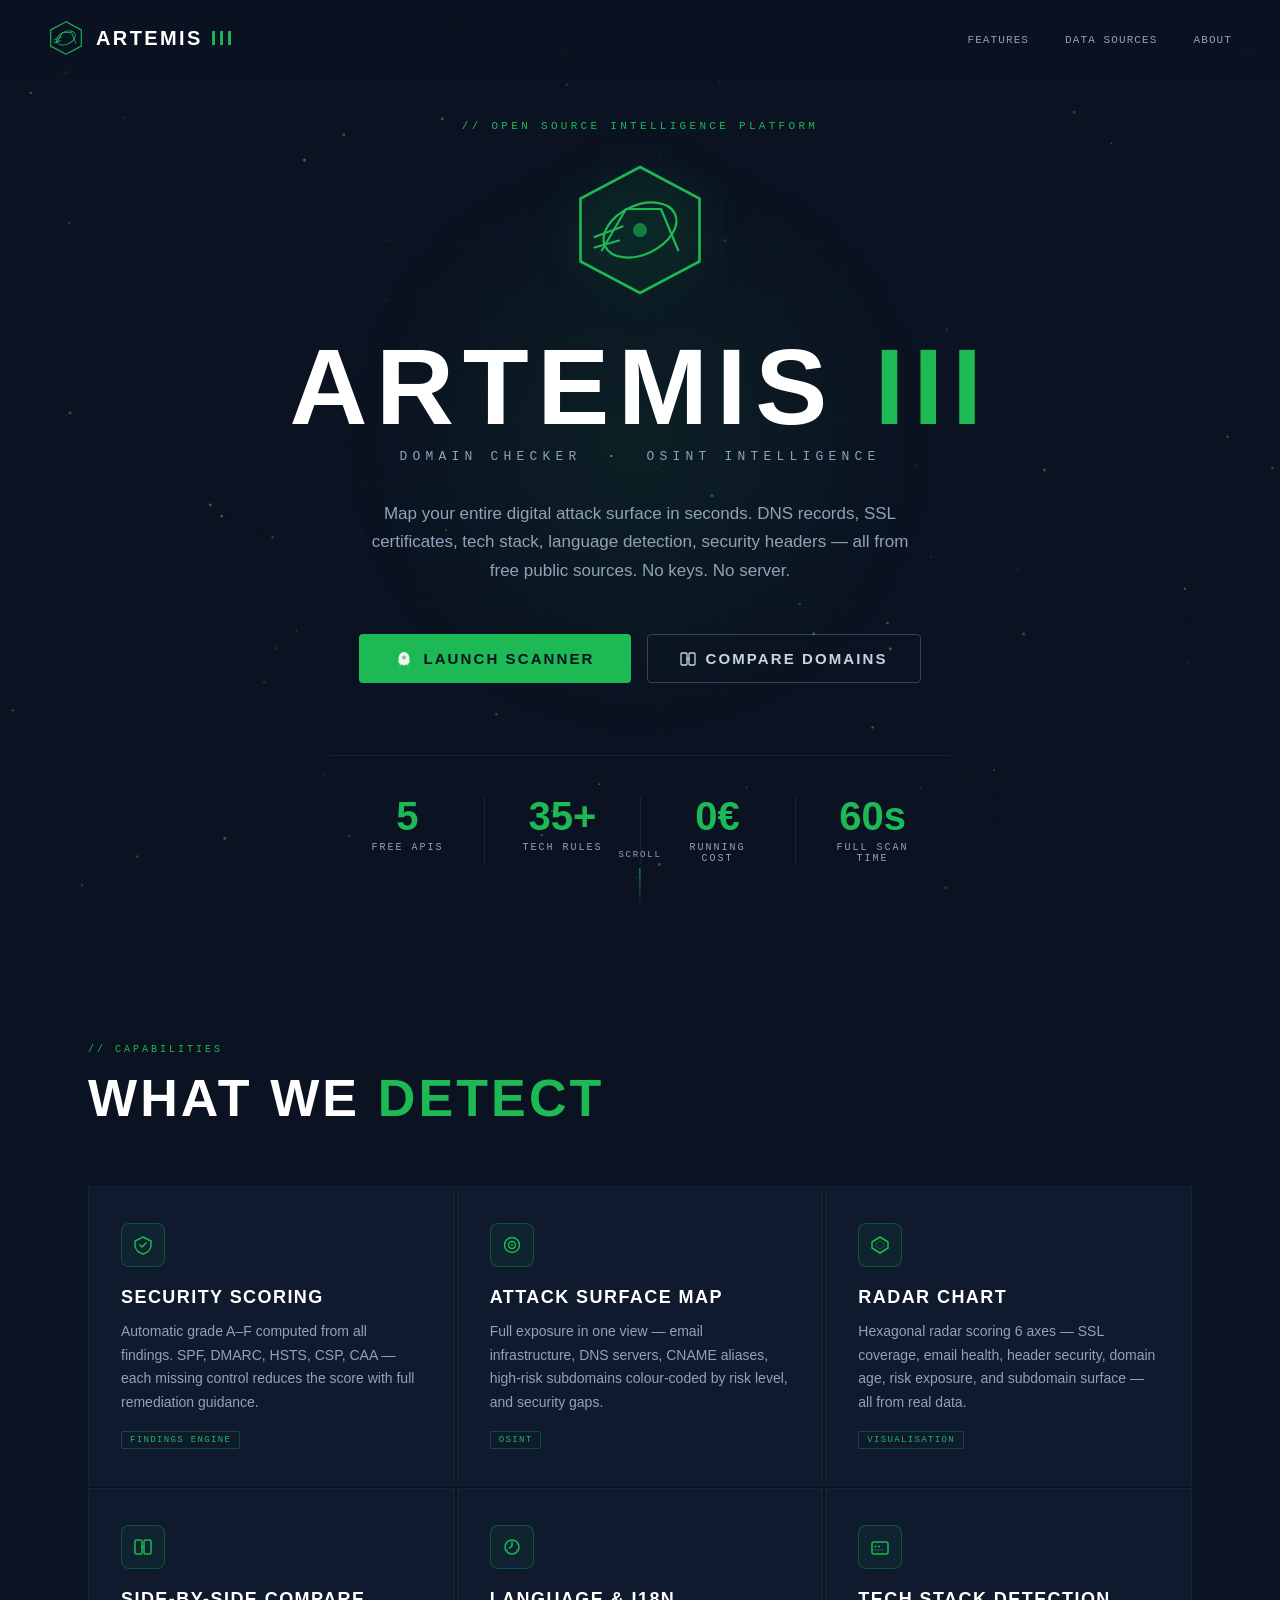
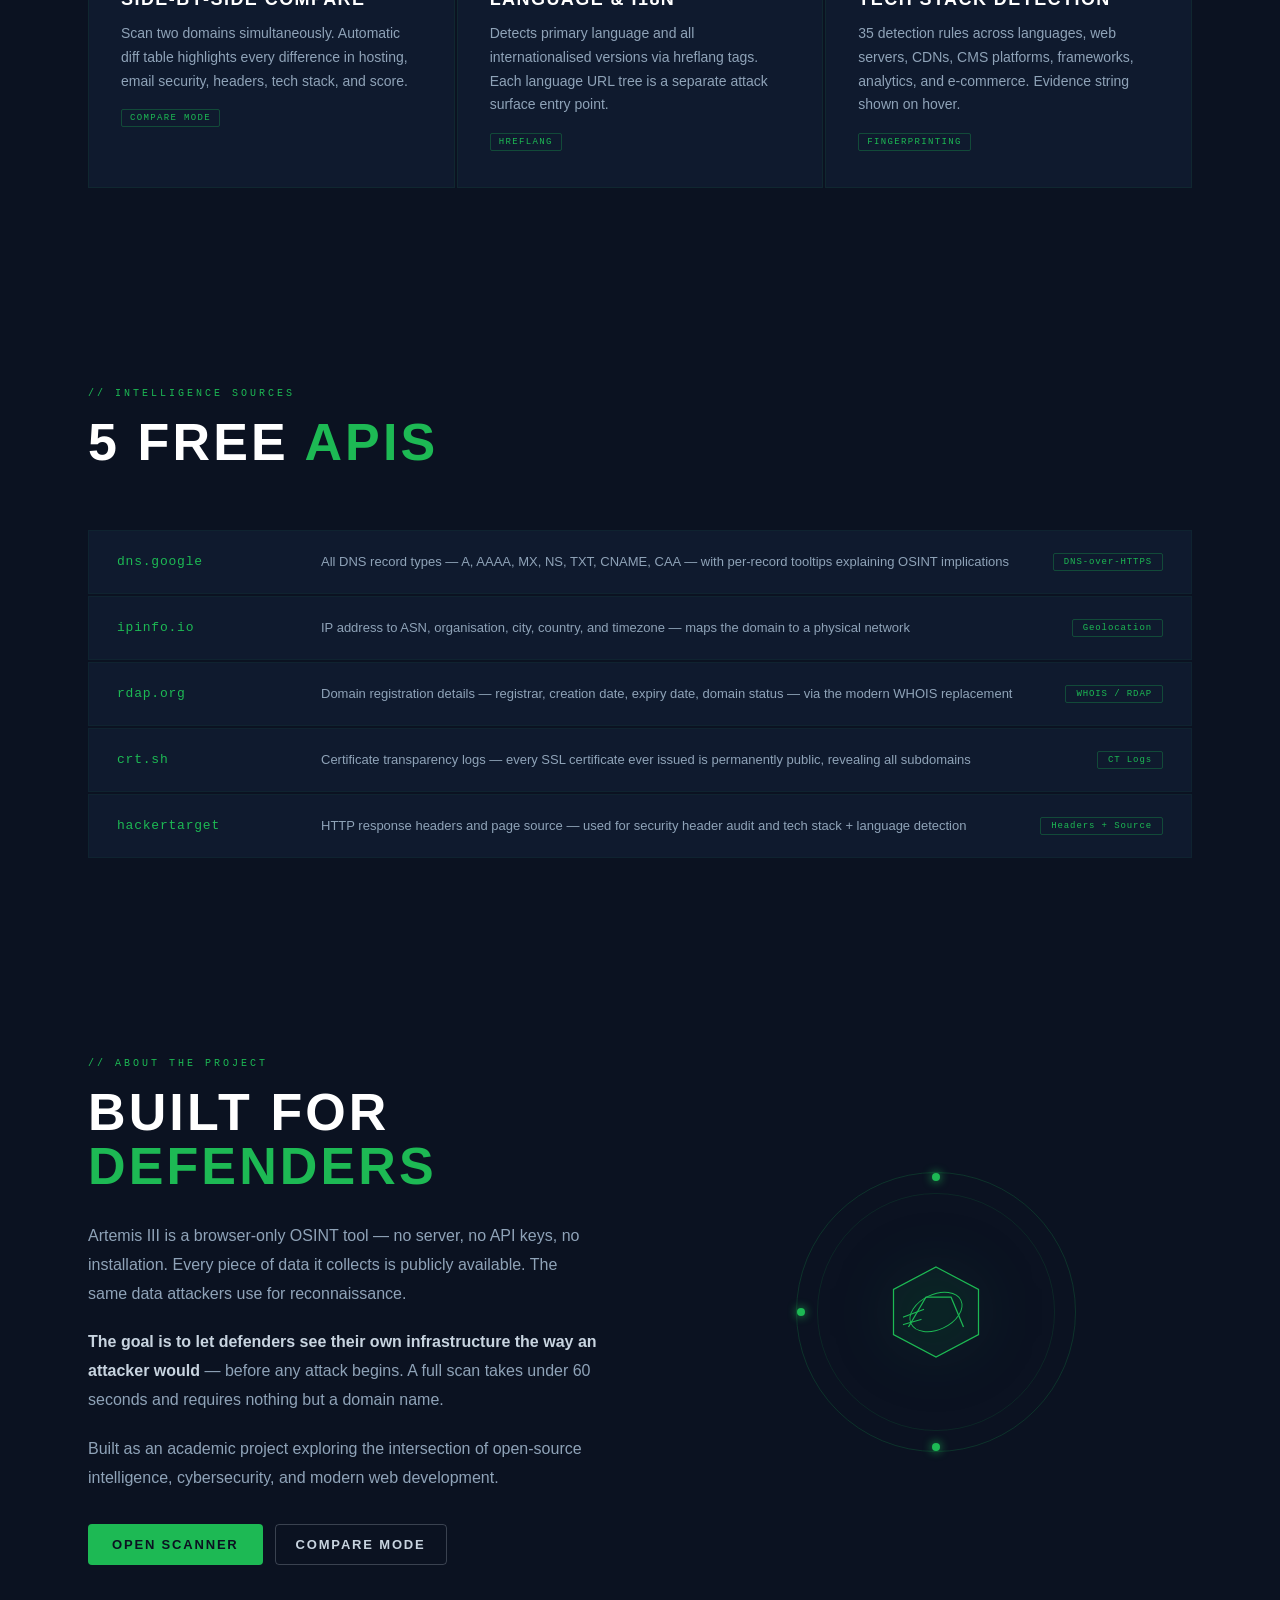
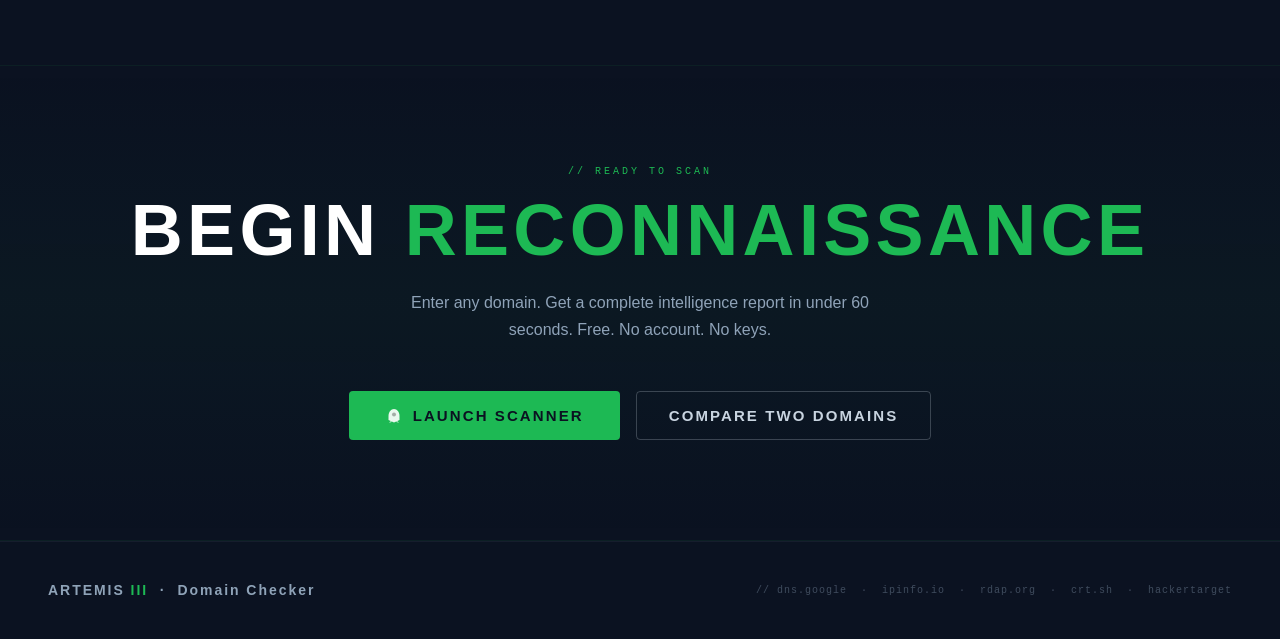
==== commit ea89fd04: "final version" ====
--- a/index.html
+++ b/index.html
@@ -3,402 +3,1025 @@
 <head>
   <meta charset="UTF-8"/>
   <meta name="viewport" content="width=device-width, initial-scale=1.0"/>
-  <title>ARTEMIS III — Domain OSINT Checker</title>
+  <title>Artemis III — Domain Intelligence</title>
   <link rel="preconnect" href="https://fonts.googleapis.com"/>
-  <link href="https://fonts.googleapis.com/css2?family=JetBrains+Mono:wght@400;500;700&family=Syne:wght@400;600;700;800&display=swap" rel="stylesheet"/>
-  <link rel="stylesheet" href="style.css"/>
+  <link href="https://fonts.googleapis.com/css2?family=Rajdhani:wght@400;500;600;700&family=Share+Tech+Mono&family=Exo+2:ital,wght@0,300;0,400;0,600;1,300&display=swap" rel="stylesheet"/>
   <style>
-    /* ── Dashboard ────────────────────────────────── */
-    .dashboard-grid {
-      display: grid;
-      grid-template-columns: 180px 1fr 1fr;
-      grid-template-rows: auto auto;
-      gap: 12px;
-    }
-    .db-full-width { grid-column: 1 / -1; }
-    .db-card {
-      background: var(--c-bg);
-      border: 0.5px solid var(--c-border);
-      border-radius: var(--r-lg);
-      padding: 16px;
-    }
-    .db-score-card {
-      display: flex; flex-direction: column;
-      align-items: center; justify-content: center;
-      gap: 8px; text-align: center;
-    }
-    .db-score-label { font-size: 11px; color: var(--c-hint); text-transform: uppercase; letter-spacing: 0.1em; font-family: var(--font-mono); }
-    .db-score-sub   { font-family: var(--font-mono); font-size: 12px; color: var(--c-muted); }
-    .db-card-title  { font-size: 11px; font-weight: 600; color: var(--c-hint); text-transform: uppercase; letter-spacing: 0.1em; margin-bottom: 10px; font-family: var(--font-mono); }
-    .db-finding-bars { display: flex; flex-direction: column; gap: 10px; }
-    .db-bar-row  { display: flex; align-items: center; gap: 10px; }
-    .db-bar-label{ font-family: var(--font-mono); font-size: 10px; color: var(--c-hint); width: 52px; flex-shrink: 0; }
-    .db-bar-track{ flex: 1; height: 6px; background: var(--c-border); border-radius: 3px; overflow: hidden; }
-    .db-bar-fill { height: 100%; border-radius: 3px; transition: width 0.6s ease; }
-    .db-bar-count{ font-family: var(--font-mono); font-size: 13px; font-weight: 700; width: 24px; text-align: right; flex-shrink: 0; }
-    .db-top-finding { display: flex; align-items: flex-start; gap: 8px; padding: 6px 0; border-top: 0.5px solid var(--c-border); }
-    .db-recs { display: flex; flex-direction: column; gap: 8px; }
-    .db-rec-item { display: flex; align-items: flex-start; gap: 12px; padding: 10px 12px; background: var(--c-surface); border-radius: 8px; }
-    .db-rec-num  { width: 22px; height: 22px; border-radius: 50%; background: var(--c-bg); border: 0.5px solid var(--c-border); display: flex; align-items: center; justify-content: center; font-family: var(--font-mono); font-size: 11px; font-weight: 700; color: var(--c-muted); flex-shrink: 0; margin-top: 1px; }
-    .db-rec-title  { font-size: 13px; font-weight: 600; color: var(--c-text); }
-    .db-rec-detail { font-size: 12px; color: var(--c-muted); margin-top: 3px; line-height: 1.55; }
-
-    /* ── Attack Surface Map ───────────────────────── */
-    .atk-map { display: flex; flex-direction: column; gap: 0; }
-    .atk-root { display: flex; justify-content: center; padding: 20px 0 0; margin-bottom: 0; }
-    .atk-root-inner {
-      padding: 14px 24px; background: var(--c-bg);
-      border: 1.5px solid var(--accent); border-radius: var(--r-lg);
-      text-align: center; min-width: 200px;
-      position: relative;
-    }
-    .atk-root-inner::after {
-      content: ''; position: absolute; left: 50%; bottom: -20px;
-      width: 1px; height: 20px; background: var(--c-border-em);
-    }
-    .atk-sections { display: flex; flex-direction: column; gap: 0; padding-top: 20px; border-left: 1px solid var(--c-border); margin-left: 24px; padding-left: 24px; }
-    .atk-section { padding: 12px 0; border-bottom: 0.5px solid var(--c-border); }
-    .atk-section:last-child { border-bottom: none; }
-    .atk-section-head { display: flex; align-items: center; gap: 10px; margin-bottom: 8px; }
-    .atk-section-title { font-size: 12px; font-weight: 600; color: var(--c-text); }
-    .atk-items { display: flex; flex-wrap: wrap; gap: 0; }
-
-    /* ── Metrics 6-col ────────────────────────────── */
-    .metrics-row-6 { display: grid; grid-template-columns: repeat(6, 1fr); gap: 10px; margin-bottom: 20px; }
-
-    @media (max-width: 1000px) { .dashboard-grid { grid-template-columns: 1fr 1fr; } .db-score-card { grid-column: 1 / -1; flex-direction: row; gap: 20px; } }
-    @media (max-width: 640px)  { .dashboard-grid { grid-template-columns: 1fr; } .db-score-card { flex-direction: column; } .metrics-row-6 { grid-template-columns: repeat(3,1fr); } }
+    /* ── Tokens ─────────────────────────────────────────────── */
+    :root {
+      --navy   : #0b1221;
+      --navy2  : #0f1a2e;
+      --navy3  : #152035;
+      --green  : #1db954;
+      --green2 : #17a347;
+      --green3 : #0d6e30;
+      --green-gl: rgba(29,185,84,0.12);
+      --silver : #c8d4e0;
+      --silver2: #8fa3b8;
+      --white  : #ffffff;
+      --mono   : 'Share Tech Mono', monospace;
+      --display: 'Rajdhani', sans-serif;
+      --body   : 'Exo 2', sans-serif;
+    }
+
+    *, *::before, *::after { box-sizing: border-box; margin: 0; padding: 0; }
+    html { scroll-behavior: smooth; }
+
+    body {
+      background    : var(--navy);
+      color         : var(--silver);
+      font-family   : var(--body);
+      min-height    : 100vh;
+      overflow-x    : hidden;
+    }
+
+    /* ── Canvas background ──────────────────────────────────── */
+    #bg-canvas {
+      position : fixed;
+      inset    : 0;
+      z-index  : 0;
+      pointer-events: none;
+    }
+
+    /* ── Hex grid overlay ───────────────────────────────────── */
+    .hex-grid {
+      position : fixed;
+      inset    : 0;
+      z-index  : 0;
+      pointer-events: none;
+      background-image:
+        linear-gradient(rgba(29,185,84,0.03) 1px, transparent 1px),
+        linear-gradient(90deg, rgba(29,185,84,0.03) 1px, transparent 1px);
+      background-size: 60px 60px;
+      mask-image: radial-gradient(ellipse 80% 80% at 50% 50%, black 30%, transparent 100%);
+    }
+
+    /* ── NAV ────────────────────────────────────────────────── */
+    nav {
+      position : fixed;
+      top      : 0;
+      left     : 0;
+      right    : 0;
+      z-index  : 100;
+      display  : flex;
+      align-items: center;
+      justify-content: space-between;
+      padding  : 20px 48px;
+      background: linear-gradient(180deg, rgba(11,18,33,0.95) 0%, transparent 100%);
+      backdrop-filter: blur(4px);
+    }
+
+    .nav-logo {
+      display    : flex;
+      align-items: center;
+      gap        : 12px;
+      text-decoration: none;
+    }
+
+    .nav-logo-icon {
+      width : 36px;
+      height: 36px;
+    }
+
+    .nav-logo-text {
+      font-family   : var(--display);
+      font-size     : 20px;
+      font-weight   : 700;
+      color         : var(--white);
+      letter-spacing: 0.12em;
+    }
+
+    .nav-logo-text span {
+      color: var(--green);
+    }
+
+    .nav-links {
+      display : flex;
+      gap     : 36px;
+      list-style: none;
+    }
+
+    .nav-links a {
+      font-family   : var(--mono);
+      font-size     : 11px;
+      color         : var(--silver2);
+      text-decoration: none;
+      letter-spacing: 0.1em;
+      text-transform: uppercase;
+      transition    : color 0.2s;
+    }
+
+    .nav-links a:hover { color: var(--green); }
+
+    /* ── HERO ───────────────────────────────────────────────── */
+    .hero {
+      position    : relative;
+      z-index     : 1;
+      min-height  : 100vh;
+      display     : flex;
+      flex-direction: column;
+      align-items : center;
+      justify-content: center;
+      text-align  : center;
+      padding     : 120px 24px 80px;
+      overflow    : hidden;
+    }
+
+    /* Glow behind hero */
+    .hero::before {
+      content   : '';
+      position  : absolute;
+      width     : 600px;
+      height    : 600px;
+      background: radial-gradient(circle, rgba(29,185,84,0.08) 0%, transparent 70%);
+      top       : 50%;
+      left      : 50%;
+      transform : translate(-50%, -55%);
+      pointer-events: none;
+    }
+
+    .hero-eyebrow {
+      font-family   : var(--mono);
+      font-size     : 11px;
+      color         : var(--green);
+      letter-spacing: 0.3em;
+      text-transform: uppercase;
+      margin-bottom : 28px;
+      opacity       : 0;
+      animation     : fadeUp 0.7s ease 0.2s forwards;
+    }
+
+    .hero-logo-wrap {
+      margin-bottom : 32px;
+      opacity       : 0;
+      animation     : fadeUp 0.8s ease 0.35s forwards;
+    }
+
+    .hero-logo-svg {
+      width : 140px;
+      height: auto;
+      filter: drop-shadow(0 0 24px rgba(29,185,84,0.45));
+    }
+
+    .hero-title {
+      font-family   : var(--display);
+      font-size     : clamp(56px, 9vw, 108px);
+      font-weight   : 700;
+      line-height   : 0.95;
+      letter-spacing: 0.08em;
+      color         : var(--white);
+      text-transform: uppercase;
+      opacity       : 0;
+      animation     : fadeUp 0.8s ease 0.5s forwards;
+    }
+
+    .hero-title .green { color: var(--green); }
+
+    .hero-subtitle {
+      font-family   : var(--mono);
+      font-size     : 13px;
+      color         : var(--silver2);
+      letter-spacing: 0.4em;
+      text-transform: uppercase;
+      margin-top    : 10px;
+      opacity       : 0;
+      animation     : fadeUp 0.8s ease 0.65s forwards;
+    }
+
+    .hero-desc {
+      font-family  : var(--body);
+      font-size    : 17px;
+      font-weight  : 300;
+      color        : var(--silver2);
+      max-width    : 560px;
+      line-height  : 1.7;
+      margin-top   : 36px;
+      opacity      : 0;
+      animation    : fadeUp 0.8s ease 0.8s forwards;
+    }
+
+    /* ── CTA buttons ────────────────────────────────────────── */
+    .hero-ctas {
+      display    : flex;
+      gap        : 16px;
+      margin-top : 48px;
+      flex-wrap  : wrap;
+      justify-content: center;
+      opacity    : 0;
+      animation  : fadeUp 0.8s ease 1s forwards;
+    }
+
+    .btn-primary {
+      position     : relative;
+      display      : inline-flex;
+      align-items  : center;
+      gap          : 10px;
+      font-family  : var(--display);
+      font-size    : 15px;
+      font-weight  : 700;
+      letter-spacing: 0.14em;
+      text-transform: uppercase;
+      color        : var(--navy);
+      background   : var(--green);
+      border       : none;
+      border-radius: 4px;
+      padding      : 15px 36px;
+      cursor       : pointer;
+      text-decoration: none;
+      overflow     : hidden;
+      transition   : transform 0.15s, box-shadow 0.15s;
+      box-shadow   : 0 0 0 rgba(29,185,84,0);
+    }
+
+    .btn-primary:hover {
+      transform : translateY(-2px);
+      box-shadow: 0 8px 32px rgba(29,185,84,0.35);
+    }
+
+    .btn-primary:active { transform: scale(0.97); }
+
+    /* Sweep shimmer */
+    .btn-primary::after {
+      content   : '';
+      position  : absolute;
+      top       : 0; left: -100%;
+      width     : 60%;
+      height    : 100%;
+      background: linear-gradient(90deg, transparent, rgba(255,255,255,0.25), transparent);
+      transform : skewX(-20deg);
+      transition: left 0.5s;
+    }
+    .btn-primary:hover::after { left: 150%; }
+
+    .btn-secondary {
+      display      : inline-flex;
+      align-items  : center;
+      gap          : 10px;
+      font-family  : var(--display);
+      font-size    : 15px;
+      font-weight  : 600;
+      letter-spacing: 0.14em;
+      text-transform: uppercase;
+      color        : var(--silver);
+      background   : transparent;
+      border       : 1px solid rgba(200, 212, 224, 0.25);
+      border-radius: 4px;
+      padding      : 15px 32px;
+      cursor       : pointer;
+      text-decoration: none;
+      transition   : all 0.2s;
+    }
+    .btn-secondary:hover {
+      border-color: var(--green);
+      color       : var(--green);
+      background  : rgba(29,185,84,0.06);
+    }
+
+    /* ── Rocket launch animation ────────────────────────────── */
+    @keyframes rocketLaunch {
+      0%   { transform: translateY(0) rotate(0deg) scale(1); opacity: 1; }
+      30%  { transform: translateY(-8px) rotate(-5deg) scale(1.05); }
+      100% { transform: translateY(-120vh) rotate(-8deg) scale(0.5); opacity: 0; }
+    }
+    @keyframes smokeTrail {
+      0%   { opacity: 0.7; transform: scaleX(1); }
+      100% { opacity: 0; transform: scaleX(2.5) translateY(30px); }
+    }
+
+    .launching .btn-primary .btn-rocket { animation: rocketLaunch 1.1s cubic-bezier(0.2, 0.8, 0.4, 1) forwards; }
+
+    /* ── Stats bar ──────────────────────────────────────────── */
+    .hero-stats {
+      display    : flex;
+      gap        : 0;
+      margin-top : 72px;
+      border-top : 1px solid rgba(200,212,224,0.08);
+      padding-top: 40px;
+      opacity    : 0;
+      animation  : fadeUp 0.8s ease 1.2s forwards;
+    }
+
+    .stat-item {
+      flex       : 1;
+      text-align : center;
+      padding    : 0 32px;
+      border-right: 1px solid rgba(200,212,224,0.08);
+    }
+    .stat-item:last-child { border-right: none; }
+
+    .stat-num {
+      font-family   : var(--display);
+      font-size     : 40px;
+      font-weight   : 700;
+      color         : var(--green);
+      line-height   : 1;
+    }
+
+    .stat-label {
+      font-family   : var(--mono);
+      font-size     : 10px;
+      color         : var(--silver2);
+      letter-spacing: 0.2em;
+      text-transform: uppercase;
+      margin-top    : 6px;
+    }
+
+    /* ── Scroll indicator ───────────────────────────────────── */
+    .scroll-hint {
+      position      : absolute;
+      bottom        : 36px;
+      left          : 50%;
+      transform     : translateX(-50%);
+      display       : flex;
+      flex-direction: column;
+      align-items   : center;
+      gap           : 8px;
+      opacity       : 0;
+      animation     : fadeIn 1s ease 1.8s forwards;
+    }
+
+    .scroll-hint span {
+      font-family   : var(--mono);
+      font-size     : 9px;
+      color         : var(--silver2);
+      letter-spacing: 0.2em;
+      text-transform: uppercase;
+    }
+
+    .scroll-line {
+      width    : 1px;
+      height   : 40px;
+      background: linear-gradient(180deg, var(--green) 0%, transparent 100%);
+      animation: scrollPulse 1.8s ease-in-out infinite;
+    }
+
+    @keyframes scrollPulse {
+      0%, 100% { opacity: 0.3; transform: scaleY(1); }
+      50%       { opacity: 1;   transform: scaleY(1.1); }
+    }
+
+    /* ── FEATURES section ───────────────────────────────────── */
+    .section {
+      position : relative;
+      z-index  : 1;
+      padding  : 100px 48px;
+      max-width: 1200px;
+      margin   : 0 auto;
+    }
+
+    .section-label {
+      font-family   : var(--mono);
+      font-size     : 10px;
+      color         : var(--green);
+      letter-spacing: 0.3em;
+      text-transform: uppercase;
+      margin-bottom : 16px;
+    }
+
+    .section-title {
+      font-family   : var(--display);
+      font-size     : clamp(32px, 5vw, 52px);
+      font-weight   : 700;
+      letter-spacing: 0.06em;
+      text-transform: uppercase;
+      color         : var(--white);
+      line-height   : 1.05;
+      margin-bottom : 60px;
+    }
+
+    .section-title span { color: var(--green); }
+
+    /* ── Feature grid ───────────────────────────────────────── */
+    .features-grid {
+      display              : grid;
+      grid-template-columns: repeat(3, 1fr);
+      gap                  : 2px;
+    }
+
+    .feature-card {
+      background  : var(--navy2);
+      padding     : 36px 32px;
+      border      : 1px solid rgba(29,185,84,0.08);
+      position    : relative;
+      overflow    : hidden;
+      transition  : border-color 0.25s, background 0.25s;
+    }
+
+    .feature-card::before {
+      content   : '';
+      position  : absolute;
+      top       : 0; left: 0; right: 0;
+      height    : 2px;
+      background: linear-gradient(90deg, transparent, var(--green), transparent);
+      opacity   : 0;
+      transition: opacity 0.3s;
+    }
+
+    .feature-card:hover {
+      background  : var(--navy3);
+      border-color: rgba(29,185,84,0.22);
+    }
+    .feature-card:hover::before { opacity: 1; }
+
+    .feature-icon {
+      width        : 44px;
+      height       : 44px;
+      border       : 1px solid rgba(29,185,84,0.3);
+      border-radius: 8px;
+      display      : flex;
+      align-items  : center;
+      justify-content: center;
+      margin-bottom: 20px;
+      background   : rgba(29,185,84,0.06);
+    }
+
+    .feature-title {
+      font-family   : var(--display);
+      font-size     : 18px;
+      font-weight   : 700;
+      letter-spacing: 0.08em;
+      text-transform: uppercase;
+      color         : var(--white);
+      margin-bottom : 12px;
+    }
+
+    .feature-desc {
+      font-family : var(--body);
+      font-size   : 14px;
+      font-weight : 300;
+      color       : var(--silver2);
+      line-height : 1.7;
+    }
+
+    .feature-tag {
+      display       : inline-block;
+      margin-top    : 16px;
+      font-family   : var(--mono);
+      font-size     : 9px;
+      color         : var(--green);
+      letter-spacing: 0.15em;
+      text-transform: uppercase;
+      border        : 1px solid rgba(29,185,84,0.3);
+      padding       : 3px 8px;
+      border-radius : 2px;
+    }
+
+    /* ── APIs section ───────────────────────────────────────── */
+    .apis-list {
+      display  : flex;
+      flex-direction: column;
+      gap      : 2px;
+    }
+
+    .api-row {
+      display    : grid;
+      grid-template-columns: 180px 1fr auto;
+      gap        : 24px;
+      align-items: center;
+      padding    : 22px 28px;
+      background : var(--navy2);
+      border     : 1px solid rgba(29,185,84,0.06);
+      transition : background 0.2s;
+    }
+
+    .api-row:hover { background: var(--navy3); }
+
+    .api-name {
+      font-family   : var(--mono);
+      font-size     : 13px;
+      color         : var(--green);
+      letter-spacing: 0.06em;
+    }
+
+    .api-desc {
+      font-family: var(--body);
+      font-size  : 13px;
+      font-weight: 300;
+      color      : var(--silver2);
+    }
+
+    .api-badge {
+      font-family   : var(--mono);
+      font-size     : 9px;
+      color         : var(--green);
+      border        : 1px solid rgba(29,185,84,0.3);
+      padding       : 3px 10px;
+      border-radius : 2px;
+      white-space   : nowrap;
+      letter-spacing: 0.1em;
+    }
+
+    /* ── About section ──────────────────────────────────────── */
+    .about-grid {
+      display              : grid;
+      grid-template-columns: 1fr 1fr;
+      gap                  : 80px;
+      align-items          : center;
+    }
+
+    .about-text p {
+      font-family : var(--body);
+      font-size   : 16px;
+      font-weight : 300;
+      color       : var(--silver2);
+      line-height : 1.8;
+      margin-bottom: 20px;
+    }
+
+    .about-text p strong {
+      color      : var(--silver);
+      font-weight: 600;
+    }
+
+    .about-visual {
+      position : relative;
+      display  : flex;
+      align-items: center;
+      justify-content: center;
+    }
+
+    /* Hexagon ring decoration */
+    .hex-ring {
+      width        : 280px;
+      height       : 280px;
+      border       : 1px solid rgba(29,185,84,0.2);
+      border-radius: 50%;
+      display      : flex;
+      align-items  : center;
+      justify-content: center;
+      position     : relative;
+      animation    : hexSpin 20s linear infinite;
+    }
+    .hex-ring::before {
+      content      : '';
+      position     : absolute;
+      inset        : 20px;
+      border       : 1px solid rgba(29,185,84,0.12);
+      border-radius: 50%;
+      animation    : hexSpin 12s linear infinite reverse;
+    }
+
+    @keyframes hexSpin { to { transform: rotate(360deg); } }
+
+    .hex-center-logo {
+      width : 100px;
+      filter: drop-shadow(0 0 30px rgba(29,185,84,0.5));
+      animation: hexSpin 20s linear infinite reverse;
+    }
+
+    /* Orbiting dots */
+    .orbit-dot {
+      position     : absolute;
+      width        : 8px;
+      height       : 8px;
+      background   : var(--green);
+      border-radius: 50%;
+      box-shadow   : 0 0 10px var(--green);
+    }
+    .orbit-dot:nth-child(1) { top: 0; left: 50%; transform: translateX(-50%); }
+    .orbit-dot:nth-child(2) { bottom: 0; left: 50%; transform: translateX(-50%); }
+    .orbit-dot:nth-child(3) { left: 0; top: 50%; transform: translateY(-50%); }
+
+    /* ── CTA section ────────────────────────────────────────── */
+    .cta-section {
+      position  : relative;
+      z-index   : 1;
+      text-align: center;
+      padding   : 100px 48px;
+      background: linear-gradient(180deg, transparent 0%, rgba(29,185,84,0.04) 50%, transparent 100%);
+      border-top: 1px solid rgba(29,185,84,0.08);
+      border-bottom: 1px solid rgba(29,185,84,0.08);
+    }
+
+    .cta-section .section-label { text-align: center; }
+
+    .cta-title {
+      font-family   : var(--display);
+      font-size     : clamp(36px, 6vw, 72px);
+      font-weight   : 700;
+      letter-spacing: 0.06em;
+      text-transform: uppercase;
+      color         : var(--white);
+      line-height   : 1.05;
+      margin-bottom : 20px;
+    }
+    .cta-title span { color: var(--green); }
+
+    .cta-sub {
+      font-family : var(--body);
+      font-size   : 16px;
+      font-weight : 300;
+      color       : var(--silver2);
+      max-width   : 480px;
+      margin      : 0 auto 48px;
+      line-height : 1.7;
+    }
+
+    /* ── Footer ─────────────────────────────────────────────── */
+    footer {
+      position   : relative;
+      z-index    : 1;
+      padding    : 40px 48px;
+      display    : flex;
+      align-items: center;
+      justify-content: space-between;
+      border-top : 1px solid rgba(200,212,224,0.06);
+    }
+
+    .footer-logo {
+      font-family   : var(--display);
+      font-size     : 14px;
+      font-weight   : 700;
+      letter-spacing: 0.14em;
+      color         : var(--silver2);
+    }
+    .footer-logo span { color: var(--green); }
+
+    .footer-note {
+      font-family   : var(--mono);
+      font-size     : 10px;
+      color         : rgba(143,163,184,0.4);
+      letter-spacing: 0.1em;
+    }
+
+    /* ── Animations ─────────────────────────────────────────── */
+    @keyframes fadeUp {
+      from { opacity: 0; transform: translateY(20px); }
+      to   { opacity: 1; transform: translateY(0); }
+    }
+    @keyframes fadeIn {
+      from { opacity: 0; }
+      to   { opacity: 1; }
+    }
+
+    /* Scroll reveal */
+    .reveal {
+      opacity   : 0;
+      transform : translateY(30px);
+      transition: opacity 0.7s ease, transform 0.7s ease;
+    }
+    .reveal.visible {
+      opacity  : 1;
+      transform: none;
+    }
+
+    /* ── Responsive ─────────────────────────────────────────── */
+    @media (max-width: 900px) {
+      nav { padding: 16px 24px; }
+      .nav-links { display: none; }
+      .section { padding: 60px 24px; }
+      .features-grid { grid-template-columns: 1fr; }
+      .about-grid { grid-template-columns: 1fr; gap: 40px; }
+      .about-visual { display: none; }
+      .api-row { grid-template-columns: 1fr; gap: 8px; }
+      .hero-stats { flex-direction: column; gap: 24px; }
+      .stat-item { border-right: none; border-bottom: 1px solid rgba(200,212,224,0.08); padding: 0 0 24px; }
+      footer { flex-direction: column; gap: 12px; text-align: center; }
+    }
   </style>
 </head>
 <body>
 
-<header class="topbar">
-  <div class="logo">ARTEMIS<span>III</span></div>
-  <div class="topbar-sep"></div>
-  <span class="topbar-label">domain intelligence</span>
-  <a href="compare.html" class="topbar-compare-btn">
-    <svg width="14" height="14" viewBox="0 0 14 14" fill="none">
-      <rect x="1" y="2" width="5" height="10" rx="1" stroke="currentColor" stroke-width="1.2"/>
-      <rect x="8" y="2" width="5" height="10" rx="1" stroke="currentColor" stroke-width="1.2"/>
-      <path d="M6 7h2" stroke="currentColor" stroke-width="1.2" stroke-linecap="round"/>
+<!-- Particle canvas -->
+<canvas id="bg-canvas"></canvas>
+<div class="hex-grid"></div>
+
+<!-- ── NAV ───────────────────────────────────────────────────── -->
+<nav>
+  <a href="#" class="nav-logo">
+    <svg class="nav-logo-icon" viewBox="0 0 80 80" fill="none">
+      <polygon points="40,4 74,22 74,58 40,76 6,58 6,22" stroke="#1db954" stroke-width="2.5" fill="none"/>
+      <ellipse cx="40" cy="40" rx="22" ry="14" stroke="#1db954" stroke-width="2" fill="none" transform="rotate(-25 40 40)"/>
+      <path d="M18 52 L32 28 L52 28 L62 52" stroke="#1db954" stroke-width="2" fill="none" stroke-linejoin="round"/>
+      <line x1="14" y1="44" x2="30" y2="38" stroke="#1db954" stroke-width="2" stroke-linecap="round"/>
+      <line x1="14" y1="50" x2="28" y2="46" stroke="#1db954" stroke-width="2" stroke-linecap="round"/>
     </svg>
-    Compare two domains
+    <span class="nav-logo-text">ARTEMIS <span>III</span></span>
   </a>
-  <div class="badge-live"><div class="dot-live"></div>live APIs</div>
-</header>
-
-<section class="search-section">
-  <div class="search-label">target domain</div>
-  <div class="search-row">
-    <input class="search-input" type="text" id="domainInput" placeholder="e.g. example.com" autocomplete="off" autocapitalize="none" spellcheck="false"/>
-    <button class="btn-scan" id="scanBtn" onclick="startScan()">SCAN</button>
+  <ul class="nav-links">
+    <li><a href="#features">Features</a></li>
+    <li><a href="#sources">Data sources</a></li>
+    <li><a href="#about">About</a></li>
+  </ul>
+</nav>
+
+<!-- ── HERO ──────────────────────────────────────────────────── -->
+<section class="hero" id="hero">
+  <div class="hero-eyebrow">// open source intelligence platform</div>
+
+  <div class="hero-logo-wrap">
+    <svg class="hero-logo-svg" viewBox="0 0 160 160" fill="none">
+      <polygon points="80,8 148,44 148,116 80,152 12,116 12,44" stroke="#1db954" stroke-width="3" fill="rgba(29,185,84,0.04)"/>
+      <ellipse cx="80" cy="80" rx="44" ry="28" stroke="#1db954" stroke-width="2.5" fill="none" transform="rotate(-25 80 80)"/>
+      <path d="M36 104 L64 56 L104 56 L124 104" stroke="#1db954" stroke-width="2.5" fill="none" stroke-linejoin="round"/>
+      <line x1="28" y1="88" x2="60" y2="76" stroke="#1db954" stroke-width="2.5" stroke-linecap="round"/>
+      <line x1="28" y1="100" x2="56" y2="92" stroke="#1db954" stroke-width="2.5" stroke-linecap="round"/>
+      <circle cx="80" cy="80" r="8" fill="#1db954" opacity="0.6"/>
+    </svg>
   </div>
-  <div class="scan-tags">
-    <span class="scan-tags-label">try:</span>
-    <div class="tag" onclick="quickScan('cloudflare.com')">cloudflare.com</div>
-    <div class="tag" onclick="quickScan('github.com')">github.com</div>
-    <div class="tag" onclick="quickScan('up.pt')">up.pt</div>
-    <div class="tag" onclick="quickScan('fc.ul.pt')">fc.ul.pt</div>
-    <div class="tag" onclick="quickScan('nos.pt')">nos.pt</div>
+
+  <h1 class="hero-title">ARTEMIS <span class="green">III</span></h1>
+  <p class="hero-subtitle">Domain Checker &nbsp;·&nbsp; OSINT Intelligence</p>
+
+  <p class="hero-desc">
+    Map your entire digital attack surface in seconds. DNS records, SSL certificates, tech stack, language detection, security headers — all from free public sources. No keys. No server.
+  </p>
+
+  <div class="hero-ctas">
+    <a href="index1.html" class="btn-primary" id="launch-btn" onclick="launchRocket(event)">
+      <svg class="btn-rocket" width="18" height="18" viewBox="0 0 18 18" fill="none">
+        <path d="M9 2C6 2 3.5 5 3.5 9L3.5 13L9 15.5L14.5 13L14.5 9C14.5 5 12 2 9 2Z" fill="white" opacity="0.9"/>
+        <circle cx="9" cy="7.5" r="2" fill="rgba(0,0,0,0.3)"/>
+        <path d="M6.5 13 L4 16 L6.5 15Z" fill="white" opacity="0.7"/>
+        <path d="M11.5 13 L14 16 L11.5 15Z" fill="white" opacity="0.7"/>
+      </svg>
+      Launch scanner
+    </a>
+    <a href="compare.html" class="btn-secondary">
+      <svg width="16" height="16" viewBox="0 0 16 16" fill="none">
+        <rect x="1" y="2" width="6" height="12" rx="1" stroke="currentColor" stroke-width="1.3"/>
+        <rect x="9" y="2" width="6" height="12" rx="1" stroke="currentColor" stroke-width="1.3"/>
+        <path d="M7 8h2" stroke="currentColor" stroke-width="1.3" stroke-linecap="round"/>
+      </svg>
+      Compare domains
+    </a>
+  </div>
+
+  <div class="hero-stats">
+    <div class="stat-item">
+      <div class="stat-num">5</div>
+      <div class="stat-label">Free APIs</div>
+    </div>
+    <div class="stat-item">
+      <div class="stat-num">35+</div>
+      <div class="stat-label">Tech rules</div>
+    </div>
+    <div class="stat-item">
+      <div class="stat-num">0€</div>
+      <div class="stat-label">Running cost</div>
+    </div>
+    <div class="stat-item">
+      <div class="stat-num">60s</div>
+      <div class="stat-label">Full scan time</div>
+    </div>
+  </div>
+
+  <div class="scroll-hint">
+    <span>scroll</span>
+    <div class="scroll-line"></div>
   </div>
 </section>
 
-<div class="main-grid">
-  <aside class="sidebar">
-    <div class="sidebar-section">
-      <div class="sidebar-title">modules</div>
-
-      <div class="module-item active" id="mod-dashboard" onclick="gotoTab('dashboard')" data-tip="Your security score (A–F), findings breakdown, email health, and a prioritised list of things to fix. Start here.">
-        <div class="module-icon green">
-          <svg width="14" height="14" viewBox="0 0 14 14" fill="none"><rect x="1" y="1" width="5" height="5" rx="1" stroke="#1D9E75" stroke-width="1.2"/><rect x="8" y="1" width="5" height="5" rx="1" stroke="#1D9E75" stroke-width="1.2"/><rect x="1" y="8" width="5" height="5" rx="1" stroke="#1D9E75" stroke-width="1.2"/><rect x="8" y="8" width="5" height="5" rx="1" stroke="#1D9E75" stroke-width="1.2"/></svg>
+<!-- ── FEATURES ───────────────────────────────────────────────── -->
+<div id="features">
+  <div class="section reveal">
+    <div class="section-label">// capabilities</div>
+    <h2 class="section-title">What we <span>detect</span></h2>
+
+    <div class="features-grid">
+      <div class="feature-card">
+        <div class="feature-icon">
+          <svg width="20" height="20" viewBox="0 0 20 20" fill="none"><path d="M10 2L18 6V10C18 14.4 14.5 17.9 10 19C5.5 17.9 2 14.4 2 10V6L10 2Z" stroke="#1db954" stroke-width="1.5" fill="none"/><path d="M7 10l2 2 4-4" stroke="#1db954" stroke-width="1.5" stroke-linecap="round" stroke-linejoin="round"/></svg>
         </div>
-        <div><div class="module-name">Dashboard</div><div class="module-desc">Score &amp; summary</div></div>
-        <div class="module-status s-idle" id="badge-dashboard">—</div>
-      </div>
-
-      <div class="module-item" id="mod-attack" onclick="gotoTab('attack')" data-tip="Everything exposed in one view: email servers, DNS, aliases, risky subdomains, tech stack, and languages — colour-coded by risk level.">
-        <div class="module-icon red">
-          <svg width="14" height="14" viewBox="0 0 14 14" fill="none"><circle cx="7" cy="7" r="5.5" stroke="#A32D2D" stroke-width="1.2"/><circle cx="7" cy="7" r="2.5" stroke="#A32D2D" stroke-width="1.2"/><circle cx="7" cy="7" r="0.8" fill="#A32D2D"/></svg>
+        <div class="feature-title">Security scoring</div>
+        <div class="feature-desc">Automatic grade A–F computed from all findings. SPF, DMARC, HSTS, CSP, CAA — each missing control reduces the score with full remediation guidance.</div>
+        <span class="feature-tag">findings engine</span>
+      </div>
+
+      <div class="feature-card">
+        <div class="feature-icon">
+          <svg width="20" height="20" viewBox="0 0 20 20" fill="none"><circle cx="10" cy="10" r="7.5" stroke="#1db954" stroke-width="1.5" fill="none"/><circle cx="10" cy="10" r="3.5" stroke="#1db954" stroke-width="1.5" fill="none"/><circle cx="10" cy="10" r="1" fill="#1db954"/></svg>
         </div>
-        <div><div class="module-name">Attack surface</div><div class="module-desc">Full exposure map</div></div>
-        <div class="module-status s-idle" id="badge-attack">—</div>
-      </div>
-
-      <div class="module-item" id="mod-overview" onclick="gotoTab('overview')" data-tip="IP address, hosting provider, country, ASN, and domain registration details (registrar, dates, expiry status).">
-        <div class="module-icon green">
-          <svg width="14" height="14" viewBox="0 0 14 14" fill="none"><circle cx="7" cy="7" r="5.5" stroke="#1D9E75" stroke-width="1.2"/><circle cx="7" cy="7" r="2" fill="#1D9E75"/></svg>
+        <div class="feature-title">Attack surface map</div>
+        <div class="feature-desc">Full exposure in one view — email infrastructure, DNS servers, CNAME aliases, high-risk subdomains colour-coded by risk level, and security gaps.</div>
+        <span class="feature-tag">osint</span>
+      </div>
+
+      <div class="feature-card">
+        <div class="feature-icon">
+          <svg width="20" height="20" viewBox="0 0 20 20" fill="none"><polygon points="10,2 18,7 18,13 10,18 2,13 2,7" stroke="#1db954" stroke-width="1.5" fill="none"/><polygon points="10,6 14,8.5 14,11.5 10,14 6,11.5 6,8.5" stroke="#1db954" stroke-width="0.8" fill="none" opacity="0.5"/></svg>
         </div>
-        <div><div class="module-name">Overview</div><div class="module-desc">IP &amp; WHOIS</div></div>
-        <div class="module-status s-idle" id="badge-overview">—</div>
-      </div>
-
-      <div class="module-item" id="mod-dns" onclick="gotoTab('dns')" data-tip="All DNS record types (A, MX, TXT, NS, CNAME, CAA). Hover any record to see what it means and what an attacker can learn from it.">
-        <div class="module-icon blue">
-          <svg width="14" height="14" viewBox="0 0 14 14" fill="none"><path d="M1 4h12M1 7h7M1 10h5" stroke="#185FA5" stroke-width="1.2" stroke-linecap="round"/></svg>
+        <div class="feature-title">Radar chart</div>
+        <div class="feature-desc">Hexagonal radar scoring 6 axes — SSL coverage, email health, header security, domain age, risk exposure, and subdomain surface — all from real data.</div>
+        <span class="feature-tag">visualisation</span>
+      </div>
+
+      <div class="feature-card">
+        <div class="feature-icon">
+          <svg width="20" height="20" viewBox="0 0 20 20" fill="none"><rect x="2" y="3" width="7" height="14" rx="1.5" stroke="#1db954" stroke-width="1.5" fill="none"/><rect x="11" y="3" width="7" height="14" rx="1.5" stroke="#1db954" stroke-width="1.5" fill="none"/><path d="M9 10h2" stroke="#1db954" stroke-width="1.5" stroke-linecap="round"/></svg>
         </div>
-        <div><div class="module-name">DNS Records</div><div class="module-desc">A, MX, TXT, NS…</div></div>
-        <div class="module-status s-idle" id="badge-dns">—</div>
-      </div>
-
-      <div class="module-item" id="mod-ssl" onclick="gotoTab('ssl')" data-tip="Subdomains discovered from certificate transparency logs (crt.sh). Every SSL cert ever issued is permanently public. Hover each for risk context.">
-        <div class="module-icon green">
-          <svg width="14" height="14" viewBox="0 0 14 14" fill="none"><rect x="2" y="5" width="10" height="8" rx="1.5" stroke="#1D9E75" stroke-width="1.2"/><path d="M4.5 5V3.5a2.5 2.5 0 015 0V5" stroke="#1D9E75" stroke-width="1.2"/></svg>
+        <div class="feature-title">Side-by-side compare</div>
+        <div class="feature-desc">Scan two domains simultaneously. Automatic diff table highlights every difference in hosting, email security, headers, tech stack, and score.</div>
+        <span class="feature-tag">compare mode</span>
+      </div>
+
+      <div class="feature-card">
+        <div class="feature-icon">
+          <svg width="20" height="20" viewBox="0 0 20 20" fill="none"><circle cx="10" cy="10" r="7" stroke="#1db954" stroke-width="1.5" fill="none"/><path d="M10 5v4l-2.5 2" stroke="#1db954" stroke-width="1.5" stroke-linecap="round" stroke-linejoin="round"/><path d="M3.5 7h2M14.5 7h2M3.5 13h2M14.5 13h2" stroke="#1db954" stroke-width="1" stroke-linecap="round" opacity="0.5"/></svg>
         </div>
-        <div><div class="module-name">SSL / Subdomains</div><div class="module-desc">crt.sh CT logs</div></div>
-        <div class="module-status s-idle" id="badge-ssl">—</div>
-      </div>
-
-      <div class="module-item" id="mod-web" onclick="gotoTab('web')" data-tip="Detected technologies: language, web server, CDN, CMS, framework, analytics. Hover each chip to see the exact evidence that triggered detection.">
-        <div class="module-icon blue">
-          <svg width="14" height="14" viewBox="0 0 14 14" fill="none"><rect x="1" y="2" width="12" height="9" rx="1.5" stroke="#185FA5" stroke-width="1.2"/><circle cx="4" cy="5.5" r="1" fill="#185FA5"/><circle cx="7" cy="5.5" r="1" fill="#185FA5"/><path d="M2 8h10" stroke="#185FA5" stroke-width="1" stroke-linecap="round" opacity="0.5"/></svg>
+        <div class="feature-title">Language & i18n</div>
+        <div class="feature-desc">Detects primary language and all internationalised versions via hreflang tags. Each language URL tree is a separate attack surface entry point.</div>
+        <span class="feature-tag">hreflang</span>
+      </div>
+
+      <div class="feature-card">
+        <div class="feature-icon">
+          <svg width="20" height="20" viewBox="0 0 20 20" fill="none"><rect x="2" y="5" width="16" height="12" rx="1.5" stroke="#1db954" stroke-width="1.5" fill="none"/><circle cx="5.5" cy="9.5" r="1" fill="#1db954"/><circle cx="9" cy="9.5" r="1" fill="#1db954"/><path d="M3 13h10" stroke="#1db954" stroke-width="1" stroke-linecap="round" opacity="0.5"/></svg>
         </div>
-        <div><div class="module-name">Tech Stack</div><div class="module-desc">Languages &amp; frameworks</div></div>
-        <div class="module-status s-idle" id="badge-web">—</div>
-      </div>
-
-      <div class="module-item" id="mod-lang" onclick="gotoTab('lang')" data-tip="Primary language and all internationalised versions detected via hreflang tags. Each language version is a separate attack surface.">
-        <div class="module-icon amber">
-          <svg width="14" height="14" viewBox="0 0 14 14" fill="none"><circle cx="7" cy="7" r="5.5" stroke="#BA7517" stroke-width="1.2"/><path d="M7 1.5C5.5 3 4.5 5 4.5 7s1 4 2.5 5.5" stroke="#BA7517" stroke-width="1.2" stroke-linecap="round"/><path d="M7 1.5C8.5 3 9.5 5 9.5 7s-1 4-2.5 5.5" stroke="#BA7517" stroke-width="1.2" stroke-linecap="round"/><path d="M1.5 7h11" stroke="#BA7517" stroke-width="1.2" stroke-linecap="round"/></svg>
+        <div class="feature-title">Tech stack detection</div>
+        <div class="feature-desc">35 detection rules across languages, web servers, CDNs, CMS platforms, frameworks, analytics, and e-commerce. Evidence string shown on hover.</div>
+        <span class="feature-tag">fingerprinting</span>
+      </div>
+    </div>
+  </div>
+</div>
+
+<!-- ── DATA SOURCES ───────────────────────────────────────────── -->
+<div id="sources">
+  <div class="section reveal">
+    <div class="section-label">// intelligence sources</div>
+    <h2 class="section-title">5 free <span>APIs</span></h2>
+
+    <div class="apis-list">
+      <div class="api-row">
+        <div class="api-name">dns.google</div>
+        <div class="api-desc">All DNS record types — A, AAAA, MX, NS, TXT, CNAME, CAA — with per-record tooltips explaining OSINT implications</div>
+        <div class="api-badge">DNS-over-HTTPS</div>
+      </div>
+      <div class="api-row">
+        <div class="api-name">ipinfo.io</div>
+        <div class="api-desc">IP address to ASN, organisation, city, country, and timezone — maps the domain to a physical network</div>
+        <div class="api-badge">Geolocation</div>
+      </div>
+      <div class="api-row">
+        <div class="api-name">rdap.org</div>
+        <div class="api-desc">Domain registration details — registrar, creation date, expiry date, domain status — via the modern WHOIS replacement</div>
+        <div class="api-badge">WHOIS / RDAP</div>
+      </div>
+      <div class="api-row">
+        <div class="api-name">crt.sh</div>
+        <div class="api-desc">Certificate transparency logs — every SSL certificate ever issued is permanently public, revealing all subdomains</div>
+        <div class="api-badge">CT Logs</div>
+      </div>
+      <div class="api-row">
+        <div class="api-name">hackertarget</div>
+        <div class="api-desc">HTTP response headers and page source — used for security header audit and tech stack + language detection</div>
+        <div class="api-badge">Headers + Source</div>
+      </div>
+    </div>
+  </div>
+</div>
+
+<!-- ── ABOUT ──────────────────────────────────────────────────── -->
+<div id="about">
+  <div class="section reveal">
+    <div class="about-grid">
+      <div class="about-text">
+        <div class="section-label">// about the project</div>
+        <h2 class="section-title" style="margin-bottom:28px">Built for <span>defenders</span></h2>
+        <p>Artemis III is a browser-only OSINT tool — no server, no API keys, no installation. Every piece of data it collects is publicly available. The same data attackers use for reconnaissance.</p>
+        <p><strong>The goal is to let defenders see their own infrastructure the way an attacker would</strong> — before any attack begins. A full scan takes under 60 seconds and requires nothing but a domain name.</p>
+        <p>Built as an academic project exploring the intersection of open-source intelligence, cybersecurity, and modern web development.</p>
+        <div style="display:flex;gap:12px;margin-top:32px;flex-wrap:wrap">
+          <a href="index1.html" class="btn-primary" style="font-size:13px;padding:12px 24px">
+            Open scanner
+          </a>
+          <a href="compare.html" class="btn-secondary" style="font-size:13px;padding:12px 20px">
+            Compare mode
+          </a>
         </div>
-        <div><div class="module-name">Language</div><div class="module-desc">Site language &amp; i18n</div></div>
-        <div class="module-status s-idle" id="badge-lang">—</div>
-      </div>
-
-      <div class="module-item" id="mod-headers" onclick="gotoTab('headers')" data-tip="Raw HTTP response headers + a 7-point security header audit: HSTS, CSP, X-Frame-Options, X-Content-Type-Options, Referrer-Policy, Permissions-Policy, X-XSS-Protection.">
-        <div class="module-icon amber">
-          <svg width="14" height="14" viewBox="0 0 14 14" fill="none"><rect x="1" y="2" width="12" height="10" rx="1.5" stroke="#BA7517" stroke-width="1.2"/><path d="M1 5h12" stroke="#BA7517" stroke-width="1.2"/></svg>
+      </div>
+      <div class="about-visual">
+        <div class="hex-ring">
+          <span class="orbit-dot"></span>
+          <span class="orbit-dot"></span>
+          <span class="orbit-dot"></span>
+          <svg class="hex-center-logo" viewBox="0 0 160 160" fill="none">
+            <polygon points="80,8 148,44 148,116 80,152 12,116 12,44" stroke="#1db954" stroke-width="2" fill="rgba(29,185,84,0.06)"/>
+            <ellipse cx="80" cy="80" rx="44" ry="28" stroke="#1db954" stroke-width="1.5" fill="none" transform="rotate(-25 80 80)"/>
+            <path d="M36 104 L64 56 L104 56 L124 104" stroke="#1db954" stroke-width="2" fill="none" stroke-linejoin="round"/>
+            <line x1="28" y1="88" x2="60" y2="76" stroke="#1db954" stroke-width="2" stroke-linecap="round"/>
+            <line x1="28" y1="100" x2="56" y2="92" stroke="#1db954" stroke-width="2" stroke-linecap="round"/>
+          </svg>
         </div>
-        <div><div class="module-name">HTTP Headers</div><div class="module-desc">Security headers</div></div>
-        <div class="module-status s-idle" id="badge-headers">—</div>
-      </div>
-
-      <div class="module-item" id="mod-findings" onclick="gotoTab('findings')" data-tip="All security issues found, sorted by severity (HIGH → MEDIUM → LOW). Each finding includes a plain-English explanation and what to do to fix it.">
-        <div class="module-icon red">
-          <svg width="14" height="14" viewBox="0 0 14 14" fill="none"><path d="M7 2L12.5 11H1.5L7 2Z" stroke="#A32D2D" stroke-width="1.2" stroke-linejoin="round"/><path d="M7 5.5v3M7 10h.01" stroke="#A32D2D" stroke-width="1.5" stroke-linecap="round"/></svg>
-        </div>
-        <div><div class="module-name">Findings</div><div class="module-desc">Security issues</div></div>
-        <div class="module-status s-idle" id="badge-findings">—</div>
-      </div>
-
-      <div class="module-item" id="mod-radar" onclick="gotoTab('radar')" data-tip="Hexagonal radar chart scoring 6 security axes — SSL, Email, Headers, Domain Age, Risk, and Subdomain exposure — all computed from real scan data.">
-        <div class="module-icon green">
-          <svg width="14" height="14" viewBox="0 0 14 14" fill="none"><polygon points="7,1 13,5 13,9 7,13 1,9 1,5" stroke="#1D9E75" stroke-width="1.2" fill="none"/><polygon points="7,4 10.5,6 10.5,8 7,10 3.5,8 3.5,6" stroke="#1D9E75" stroke-width="0.7" fill="none" opacity="0.5"/><circle cx="7" cy="7" r="1" fill="#1D9E75"/></svg>
-        </div>
-        <div><div class="module-name">Radar Chart</div><div class="module-desc">Visual risk profile</div></div>
-        <div class="module-status s-idle" id="badge-radar">—</div>
       </div>
     </div>
-
-    <div style="padding:0 14px">
-      <div class="sidebar-title">data sources</div>
-      <div class="source-row"><span>dns.google</span>   <span class="source-tag">free</span></div>
-      <div class="source-row"><span>ipinfo.io</span>    <span class="source-tag">free</span></div>
-      <div class="source-row"><span>rdap.org</span>     <span class="source-tag">free</span></div>
-      <div class="source-row"><span>crt.sh</span>       <span class="source-tag">free</span></div>
-      <div class="source-row"><span>hackertarget</span> <span class="source-tag">free</span></div>
-    </div>
-  </aside>
-
-  <main class="content" id="mainContent">
-
-    <!-- Empty -->
-    <div id="state-empty" class="empty-state">
-      <svg class="empty-icon" width="56" height="56" viewBox="0 0 56 56" fill="none">
-        <circle cx="24" cy="24" r="15" stroke="currentColor" stroke-width="1.4"/>
-        <path d="M35 35l13 13" stroke="currentColor" stroke-width="1.4" stroke-linecap="round"/>
-        <path d="M18 24h12M24 18v12" stroke="currentColor" stroke-width="1.4" stroke-linecap="round"/>
+  </div>
+</div>
+
+<!-- ── FINAL CTA ──────────────────────────────────────────────── -->
+<div class="cta-section reveal">
+  <div class="section-label">// ready to scan</div>
+  <h2 class="cta-title">Begin <span>reconnaissance</span></h2>
+  <p class="cta-sub">Enter any domain. Get a complete intelligence report in under 60 seconds. Free. No account. No keys.</p>
+  <div style="display:flex;gap:16px;justify-content:center;flex-wrap:wrap">
+    <a href="index1.html" class="btn-primary" onclick="launchRocket(event)" id="launch-btn-2">
+      <svg width="18" height="18" viewBox="0 0 18 18" fill="none">
+        <path d="M9 2C6 2 3.5 5 3.5 9L3.5 13L9 15.5L14.5 13L14.5 9C14.5 5 12 2 9 2Z" fill="white" opacity="0.9"/>
+        <circle cx="9" cy="7.5" r="2" fill="rgba(0,0,0,0.3)"/>
+        <path d="M6.5 13 L4 16 L6.5 15Z" fill="white" opacity="0.7"/>
+        <path d="M11.5 13 L14 16 L11.5 15Z" fill="white" opacity="0.7"/>
       </svg>
-      <div class="empty-title">Enter a domain to begin reconnaissance</div>
-      <div class="empty-sub">Queries real public APIs — dns.google, ipinfo.io, rdap.org, crt.sh, hackertarget — no keys required. Detects tech stack, language, subdomains, and security issues.</div>
-    </div>
-
-    <!-- Scanning -->
-    <div id="state-scanning" style="display:none">
-      <div class="rocket-loader">
-        <div class="rocket-wrap">
-          <div class="rocket-ship">
-            <svg class="rocket-svg" viewBox="0 0 60 100" fill="none">
-              <path d="M30 4 C18 4 10 22 10 42 L10 62 L30 70 L50 62 L50 42 C50 22 42 4 30 4Z" fill="var(--accent)" opacity="0.9"/>
-              <circle cx="30" cy="34" r="9" fill="var(--c-bg)" opacity="0.9"/>
-              <circle cx="30" cy="34" r="6" fill="var(--accent-bg)"/>
-              <path d="M10 52 L2 68 L10 64Z" fill="var(--accent-dim)"/>
-              <path d="M50 52 L58 68 L50 64Z" fill="var(--accent-dim)"/>
-              <path d="M30 4 C24 4 18 12 16 20 C21 14 26 10 30 10 C34 10 39 14 44 20 C42 12 36 4 30 4Z" fill="var(--accent-dim)"/>
-              <rect x="22" y="66" width="16" height="6" rx="2" fill="var(--c-surface)"/>
-            </svg>
-          </div>
-          <div class="rocket-flame">
-            <svg viewBox="0 0 36 48" fill="none">
-              <ellipse cx="18" cy="10" rx="8" ry="10" fill="#F97316" opacity="0.95"/>
-              <ellipse cx="18" cy="18" rx="6" ry="12" fill="#FBBF24" opacity="0.9"/>
-              <ellipse cx="18" cy="28" rx="4" ry="10" fill="#FDE68A" opacity="0.7"/>
-              <ellipse cx="14" cy="8"  rx="3" ry="6"  fill="#FB923C" opacity="0.6"/>
-              <ellipse cx="22" cy="8"  rx="3" ry="6"  fill="#FB923C" opacity="0.6"/>
-            </svg>
-          </div>
-          <div class="rocket-particles">
-            <span class="rp rp1"></span><span class="rp rp2"></span>
-            <span class="rp rp3"></span><span class="rp rp4"></span>
-            <span class="rp rp5"></span>
-          </div>
-        </div>
-        <div class="rocket-label">Scanning <span id="log-domain" class="rocket-domain"></span></div>
-        <div class="rocket-log-wrap">
-          <div id="log-lines" class="rocket-log-lines"></div>
-        </div>
-      </div>
-    </div>
-
-    <!-- Results -->
-    <div id="state-results" style="display:none">
-
-      <div class="target-header">
-        <div class="target-icon">
-          <svg width="22" height="22" viewBox="0 0 22 22" fill="none"><rect x="1" y="2" width="20" height="14" rx="2" stroke="currentColor" stroke-width="1.3" opacity="0.5"/><path d="M7 20h8M11 16v4" stroke="currentColor" stroke-width="1.3" stroke-linecap="round" opacity="0.5"/></svg>
-        </div>
-        <div>
-          <div class="target-domain" id="r-domain"></div>
-          <div class="target-meta"  id="r-meta"></div>
-        </div>
-        <div class="risk-badge" id="r-risk-badge"></div>
-      </div>
-
-      <!-- 6 metric cards -->
-      <div class="metrics-row-6">
-        <div class="metric-card"><div class="metric-label">DNS Records</div><div class="metric-value" id="m-dns">—</div><div class="metric-sub">all types</div></div>
-        <div class="metric-card"><div class="metric-label">Subdomains</div><div class="metric-value" id="m-subs">—</div><div class="metric-sub">from crt.sh</div></div>
-        <div class="metric-card"><div class="metric-label">Tech Stack</div><div class="metric-value" id="m-stack">—</div><div class="metric-sub" id="m-stack-sub">technologies</div></div>
-        <div class="metric-card"><div class="metric-label">Languages</div><div class="metric-value" id="m-lang">—</div><div class="metric-sub" id="m-lang-sub">detected</div></div>
-        <div class="metric-card"><div class="metric-label">Sec. Headers</div><div class="metric-value" id="m-headers">—</div><div class="metric-sub">present / 7</div></div>
-        <div class="metric-card"><div class="metric-label">Findings</div><div class="metric-value" id="m-findings">—</div><div class="metric-sub" id="m-findings-sub">issues</div></div>
-      </div>
-
-      <!-- Tabs -->
-      <nav class="tabs">
-        <button class="tab active" onclick="switchTab('dashboard',this)">Dashboard</button>
-        <button class="tab"        onclick="switchTab('attack',this)">Attack surface</button>
-        <button class="tab"        onclick="switchTab('overview',this)">Overview</button>
-        <button class="tab"        onclick="switchTab('dns',this)">DNS</button>
-        <button class="tab"        onclick="switchTab('ssl',this)">SSL / Subdomains</button>
-        <button class="tab"        onclick="switchTab('web',this)">Tech Stack</button>
-        <button class="tab"        onclick="switchTab('lang',this)">Language</button>
-        <button class="tab"        onclick="switchTab('headers',this)">Headers</button>
-        <button class="tab"        onclick="switchTab('findings',this)">Findings</button>
-        <button class="tab"        onclick="switchTab('radar',this)">Radar Chart</button>
-      </nav>
-
-      <!-- DASHBOARD -->
-      <div id="tab-dashboard" class="tab-panel active">
-        <div id="dashboard-wrap"></div>
-      </div>
-
-      <!-- ATTACK SURFACE -->
-      <div id="tab-attack" class="tab-panel">
-        <div class="section-card">
-          <div class="section-head">
-            <div class="section-head-title">Attack surface map</div>
-            <div class="section-head-badge">full exposure</div>
-          </div>
-          <div class="section-body">
-            <div id="attack-wrap"></div>
-          </div>
-        </div>
-      </div>
-
-      <!-- OVERVIEW -->
-      <div id="tab-overview" class="tab-panel">
-        <div class="section-card">
-          <div class="section-head"><div class="section-head-title">IP &amp; network information</div><div class="section-head-badge">ipinfo.io</div></div>
-          <div class="section-body"><table class="meta-table" id="tbl-ip"></table></div>
-        </div>
-        <div class="section-card">
-          <div class="section-head"><div class="section-head-title">Domain registration (WHOIS / RDAP)</div><div class="section-head-badge">rdap.org</div></div>
-          <div class="section-body"><table class="meta-table" id="tbl-whois"></table></div>
-        </div>
-      </div>
-
-      <!-- DNS -->
-      <div id="tab-dns" class="tab-panel">
-        <div class="section-card">
-          <div class="section-head"><div class="section-head-title">DNS records</div><div class="section-head-badge">dns.google</div></div>
-          <div class="section-body"><div class="dns-grid" id="dns-grid"></div></div>
-        </div>
-        <div class="section-card">
-          <div class="section-head"><div class="section-head-title">Email security analysis</div></div>
-          <div class="section-body"><table class="meta-table" id="tbl-email-sec"></table></div>
-        </div>
-      </div>
-
-      <!-- SSL / SUBDOMAINS -->
-      <div id="tab-ssl" class="tab-panel">
-        <div class="section-card">
-          <div class="section-head"><div class="section-head-title">Certificate Transparency — discovered subdomains</div><div class="section-head-badge">crt.sh</div></div>
-          <div class="section-body">
-            <div id="cert-list-wrap"></div>
-            <p class="source-note">Source: certificate transparency logs. Every subdomain that ever had an SSL certificate issued is permanently recorded here. Hover any row for context.</p>
-          </div>
-        </div>
-      </div>
-
-      <!-- TECH STACK -->
-      <div id="tab-web" class="tab-panel">
-        <div class="section-card">
-          <div class="section-head"><div class="section-head-title">Detected technology stack</div><div class="section-head-badge">headers + page source</div></div>
-          <div class="section-body">
-            <div id="stack-wrap"></div>
-            <p class="source-note">Detected from HTTP response headers and page source. Hover any chip to see the exact evidence string that triggered detection.</p>
-          </div>
-        </div>
-      </div>
-
-      <!-- LANGUAGE -->
-      <div id="tab-lang" class="tab-panel">
-        <div class="section-card">
-          <div class="section-head"><div class="section-head-title">Site language &amp; internationalisation</div><div class="section-head-badge">hreflang + headers</div></div>
-          <div class="section-body"><div id="lang-wrap"></div></div>
-        </div>
-      </div>
-
-      <!-- HEADERS -->
-      <div id="tab-headers" class="tab-panel">
-        <div class="section-card">
-          <div class="section-head"><div class="section-head-title">HTTP response headers</div><div class="section-head-badge">hackertarget.com</div></div>
-          <div class="section-body"><div id="headers-wrap"></div></div>
-        </div>
-        <div class="section-card">
-          <div class="section-head"><div class="section-head-title">Security header analysis</div></div>
-          <div class="section-body"><div id="sec-headers-wrap"></div></div>
-        </div>
-      </div>
-
-      <!-- FINDINGS -->
-      <div id="tab-findings" class="tab-panel">
-        <div class="findings-list" id="findings-list"></div>
-        <div id="findings-empty" style="display:none" class="no-data">No issues detected — looking good.</div>
-      </div>
-
-      <!-- RADAR CHART -->
-      <div id="tab-radar" class="tab-panel">
-        <div class="section-card">
-          <div class="section-head">
-            <div class="section-head-title">Security radar — visual risk profile</div>
-            <div class="section-head-badge">computed from scan data</div>
-          </div>
-          <div class="section-body">
-            <div id="radar-wrap"></div>
-            <p class="source-note" style="margin-top:16px">
-              Each axis is scored 0–10 from real scan data. SSL = certificate coverage; Email = SPF/DMARC/MX health;
-              Headers = security headers present (7 checked); Age = domain maturity from RDAP; Risk = inverse of HIGH findings; Subs = risky subdomain exposure (inverted).
-              A larger polygon means a stronger security posture.
-            </p>
-          </div>
-        </div>
-      </div>
-
-    </div><!-- /state-results -->
-  </main>
+      Launch scanner
+    </a>
+    <a href="compare.html" class="btn-secondary">Compare two domains</a>
+  </div>
 </div>
 
-<script src="app.js"></script>
+<!-- ── FOOTER ─────────────────────────────────────────────────── -->
+<footer>
+  <div class="footer-logo">ARTEMIS <span>III</span> &nbsp;·&nbsp; Domain Checker</div>
+  <div class="footer-note">// dns.google &nbsp;·&nbsp; ipinfo.io &nbsp;·&nbsp; rdap.org &nbsp;·&nbsp; crt.sh &nbsp;·&nbsp; hackertarget</div>
+</footer>
+
+<script>
+// ── Particle field ────────────────────────────────────────────
+const canvas = document.getElementById('bg-canvas');
+const ctx    = canvas.getContext('2d');
+
+let W, H, particles = [];
+
+function resize() {
+  W = canvas.width  = window.innerWidth;
+  H = canvas.height = window.innerHeight;
+}
+resize();
+window.addEventListener('resize', resize);
+
+class Particle {
+  constructor() { this.reset(); }
+  reset() {
+    this.x  = Math.random() * W;
+    this.y  = Math.random() * H;
+    this.vx = (Math.random() - 0.5) * 0.25;
+    this.vy = (Math.random() - 0.5) * 0.25;
+    this.r  = Math.random() * 1.4 + 0.3;
+    this.a  = Math.random() * 0.5 + 0.1;
+  }
+  update() {
+    this.x += this.vx; this.y += this.vy;
+    if (this.x < 0 || this.x > W || this.y < 0 || this.y > H) this.reset();
+  }
+  draw() {
+    ctx.beginPath();
+    ctx.arc(this.x, this.y, this.r, 0, Math.PI * 2);
+    ctx.fillStyle = `rgba(29,185,84,${this.a})`;
+    ctx.fill();
+  }
+}
+
+for (let i = 0; i < 90; i++) particles.push(new Particle());
+
+function drawConnections() {
+  for (let i = 0; i < particles.length; i++) {
+    for (let j = i + 1; j < particles.length; j++) {
+      const dx = particles[i].x - particles[j].x;
+      const dy = particles[i].y - particles[j].y;
+      const d  = Math.sqrt(dx * dx + dy * dy);
+      if (d < 120) {
+        ctx.beginPath();
+        ctx.strokeStyle = `rgba(29,185,84,${0.06 * (1 - d / 120)})`;
+        ctx.lineWidth   = 0.5;
+        ctx.moveTo(particles[i].x, particles[i].y);
+        ctx.lineTo(particles[j].x, particles[j].y);
+        ctx.stroke();
+      }
+    }
+  }
+}
+
+function loop() {
+  ctx.clearRect(0, 0, W, H);
+  particles.forEach(p => { p.update(); p.draw(); });
+  drawConnections();
+  requestAnimationFrame(loop);
+}
+loop();
+
+// ── Rocket launch ─────────────────────────────────────────────
+function launchRocket(e) {
+  e.preventDefault();
+  const btn  = e.currentTarget;
+  const href = btn.getAttribute('href');
+  const icon = btn.querySelector('svg');
+
+  // Animate icon flying up
+  if (icon) {
+    icon.style.transition  = 'transform 0.9s cubic-bezier(0.2,0.8,0.4,1), opacity 0.9s';
+    icon.style.transform   = 'translateY(-80px) scale(0.4)';
+    icon.style.opacity     = '0';
+  }
+  btn.style.transition = 'transform 0.15s, opacity 0.4s 0.4s';
+  setTimeout(() => { btn.style.opacity = '0'; }, 400);
+  setTimeout(() => { window.location.href = href; }, 950);
+}
+
+// ── Scroll reveal ─────────────────────────────────────────────
+const observer = new IntersectionObserver(entries => {
+  entries.forEach(e => { if (e.isIntersecting) { e.target.classList.add('visible'); } });
+}, { threshold: 0.15 });
+
+document.querySelectorAll('.reveal').forEach(el => observer.observe(el));
+</script>
 </body>
 </html>
